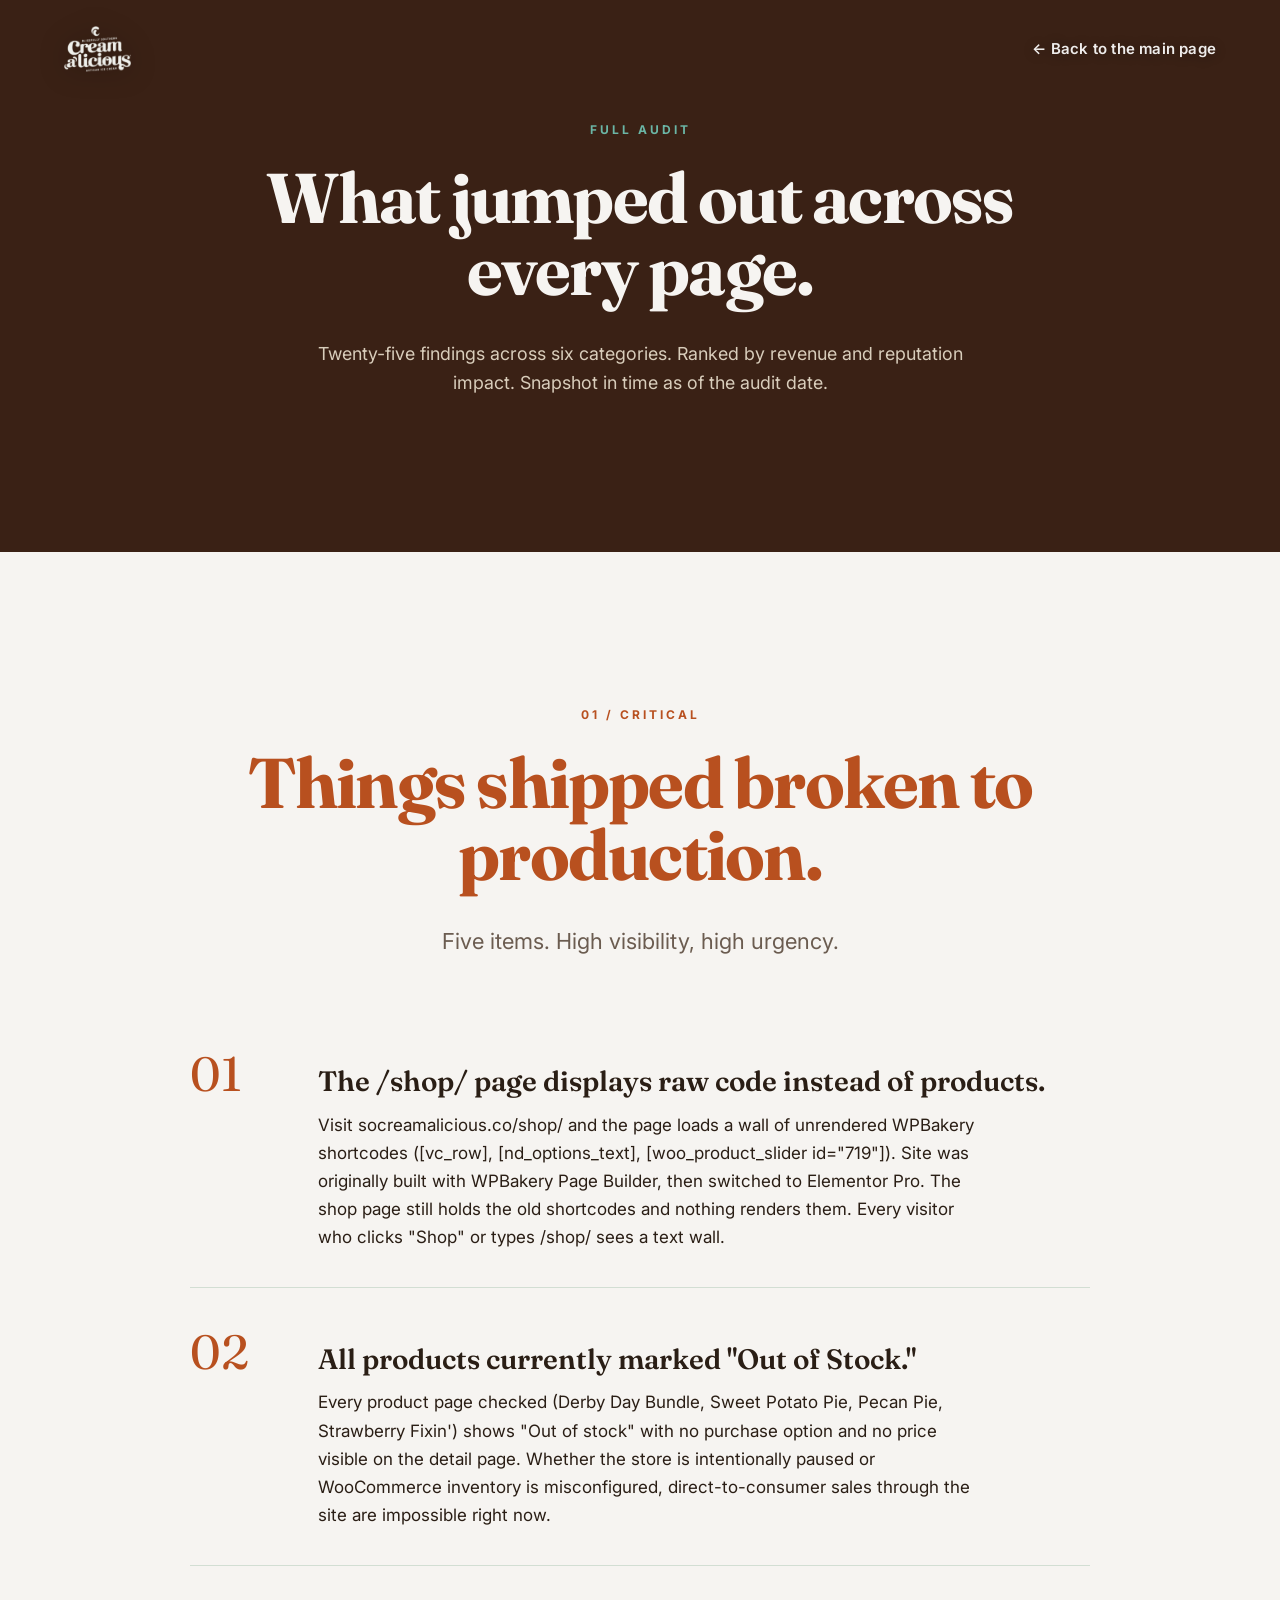
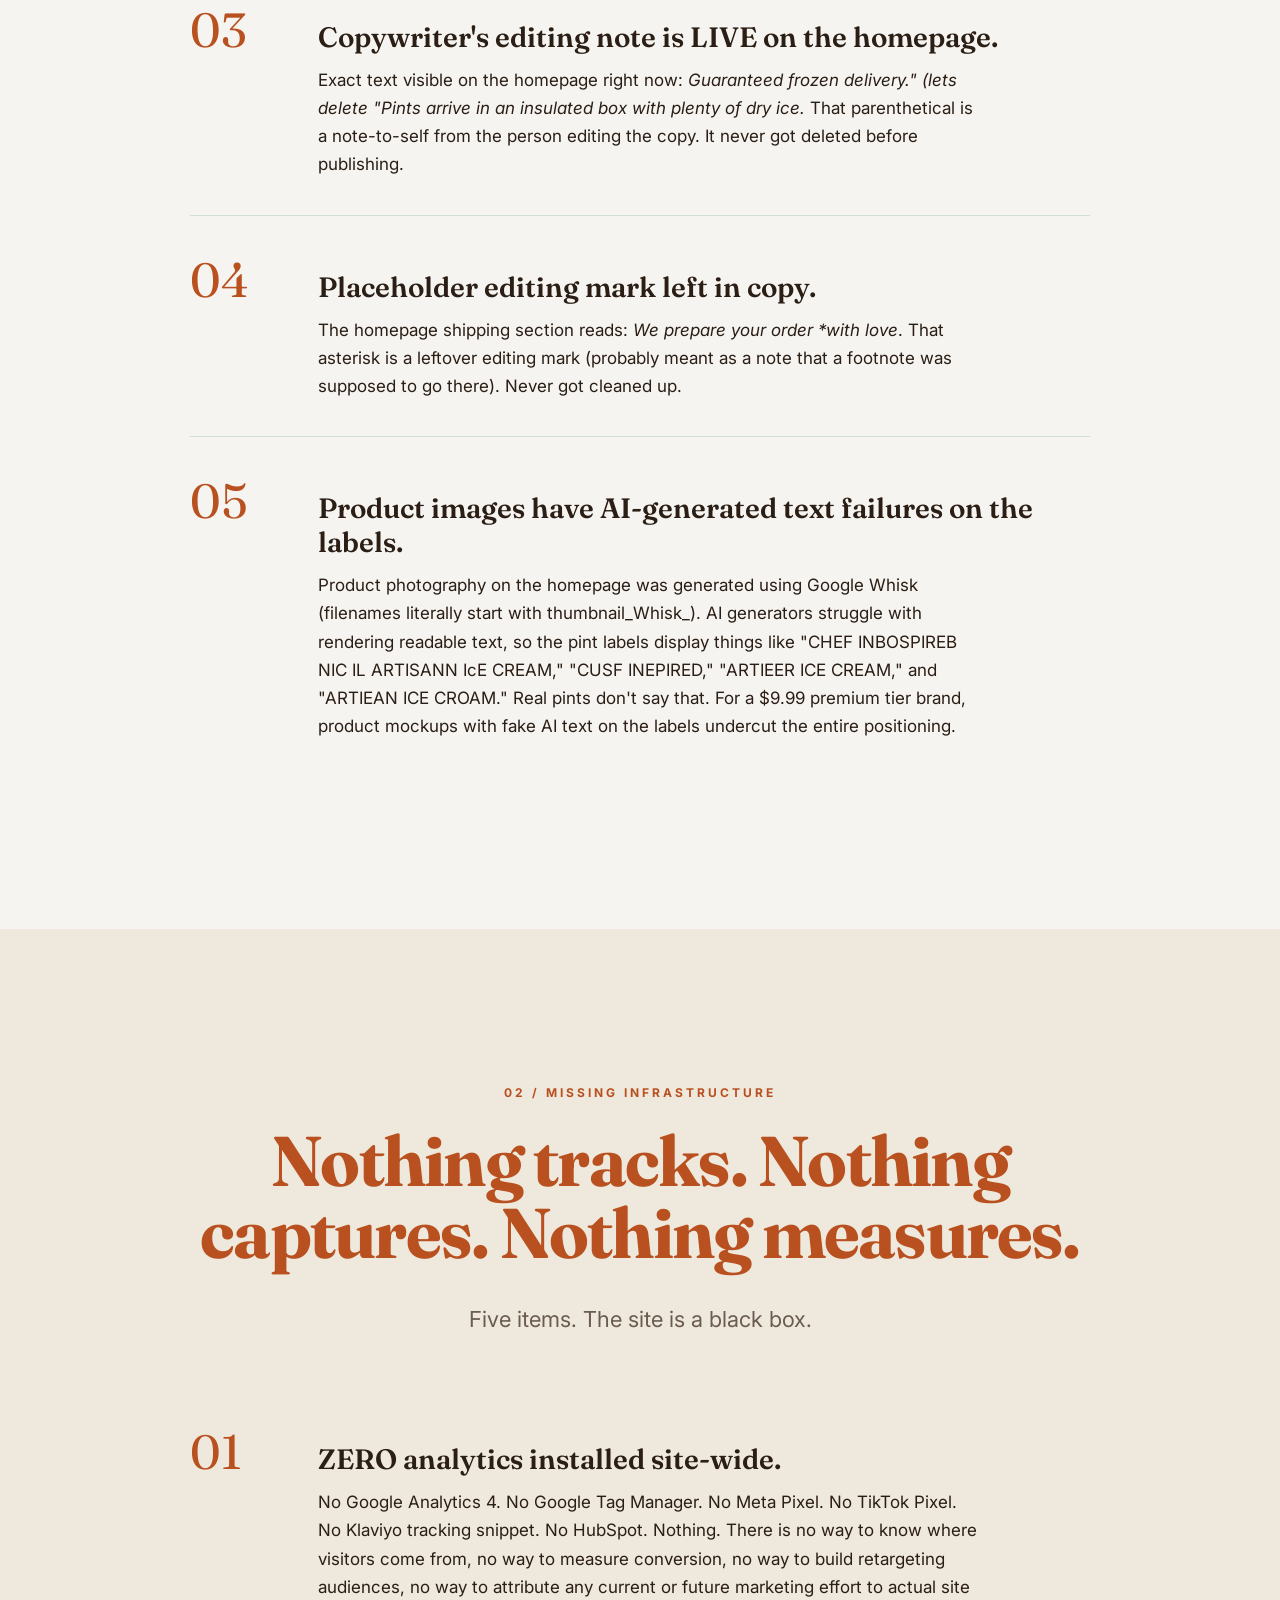
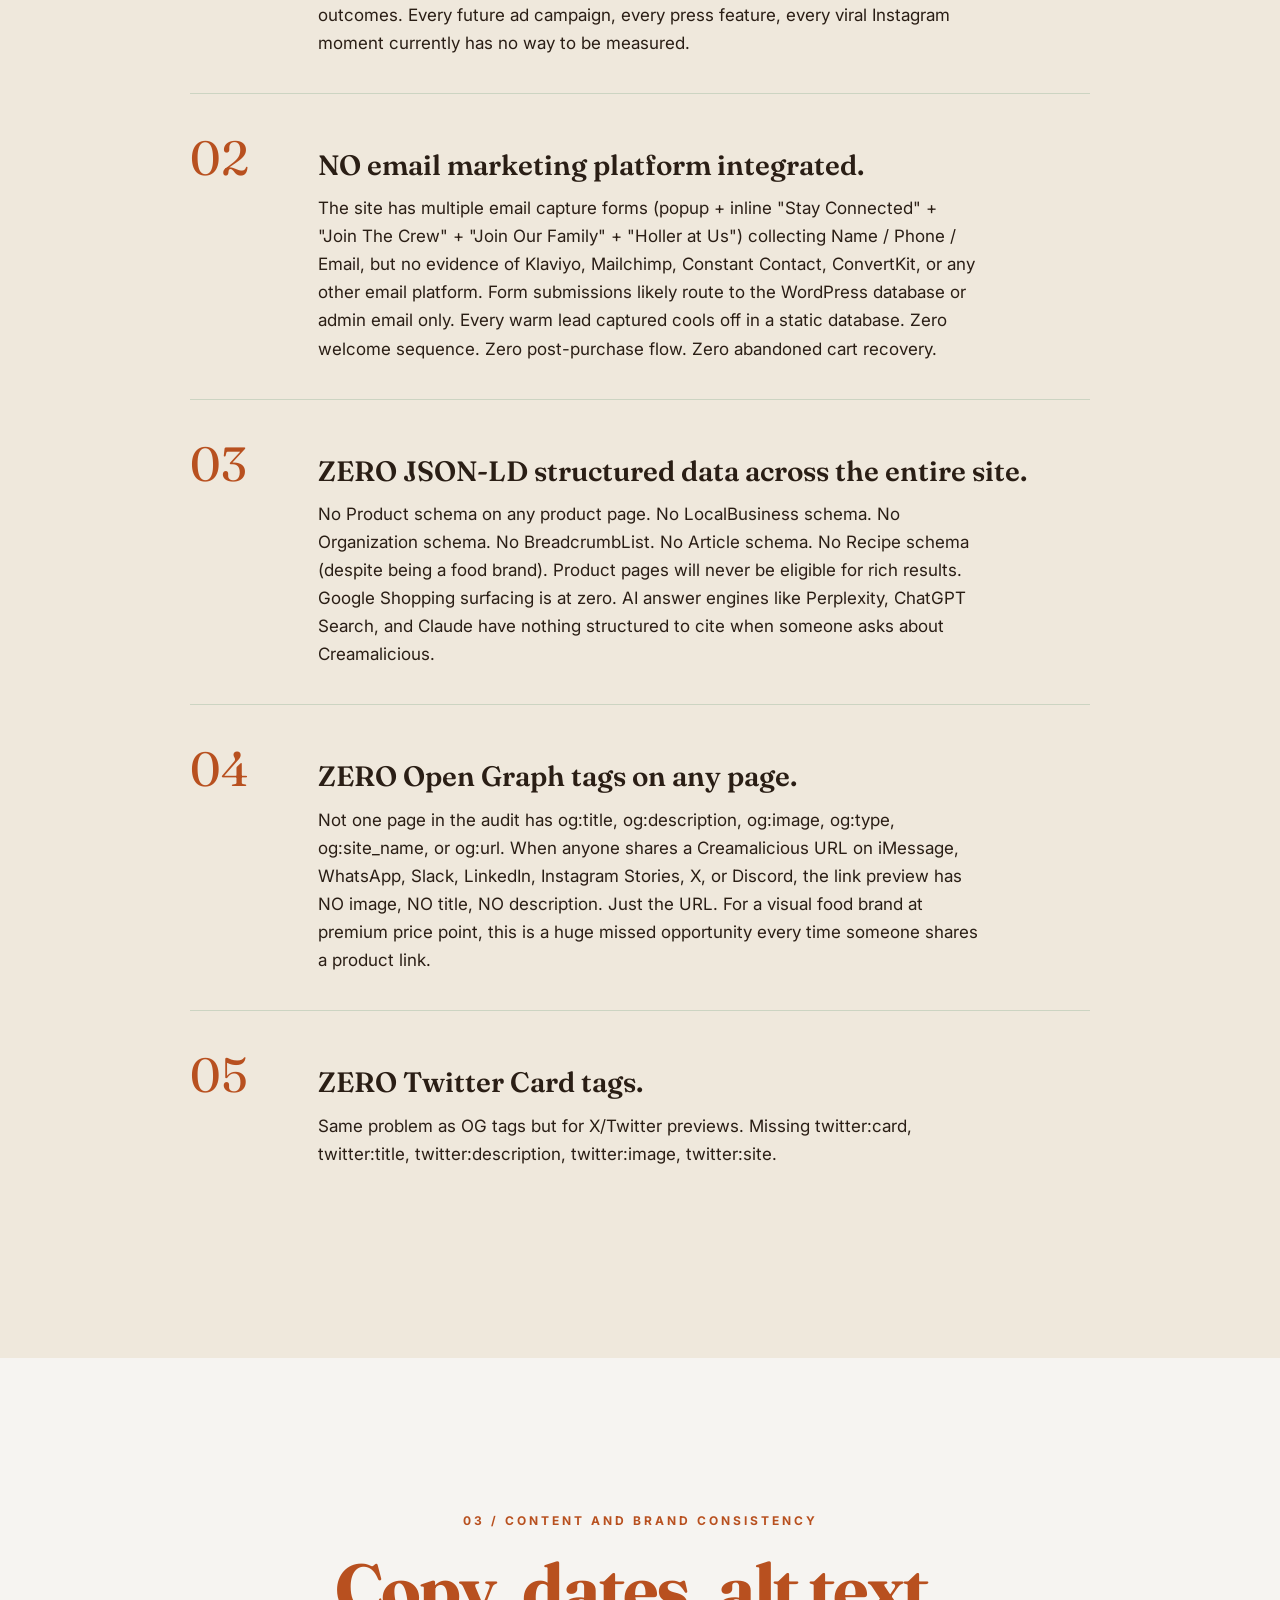
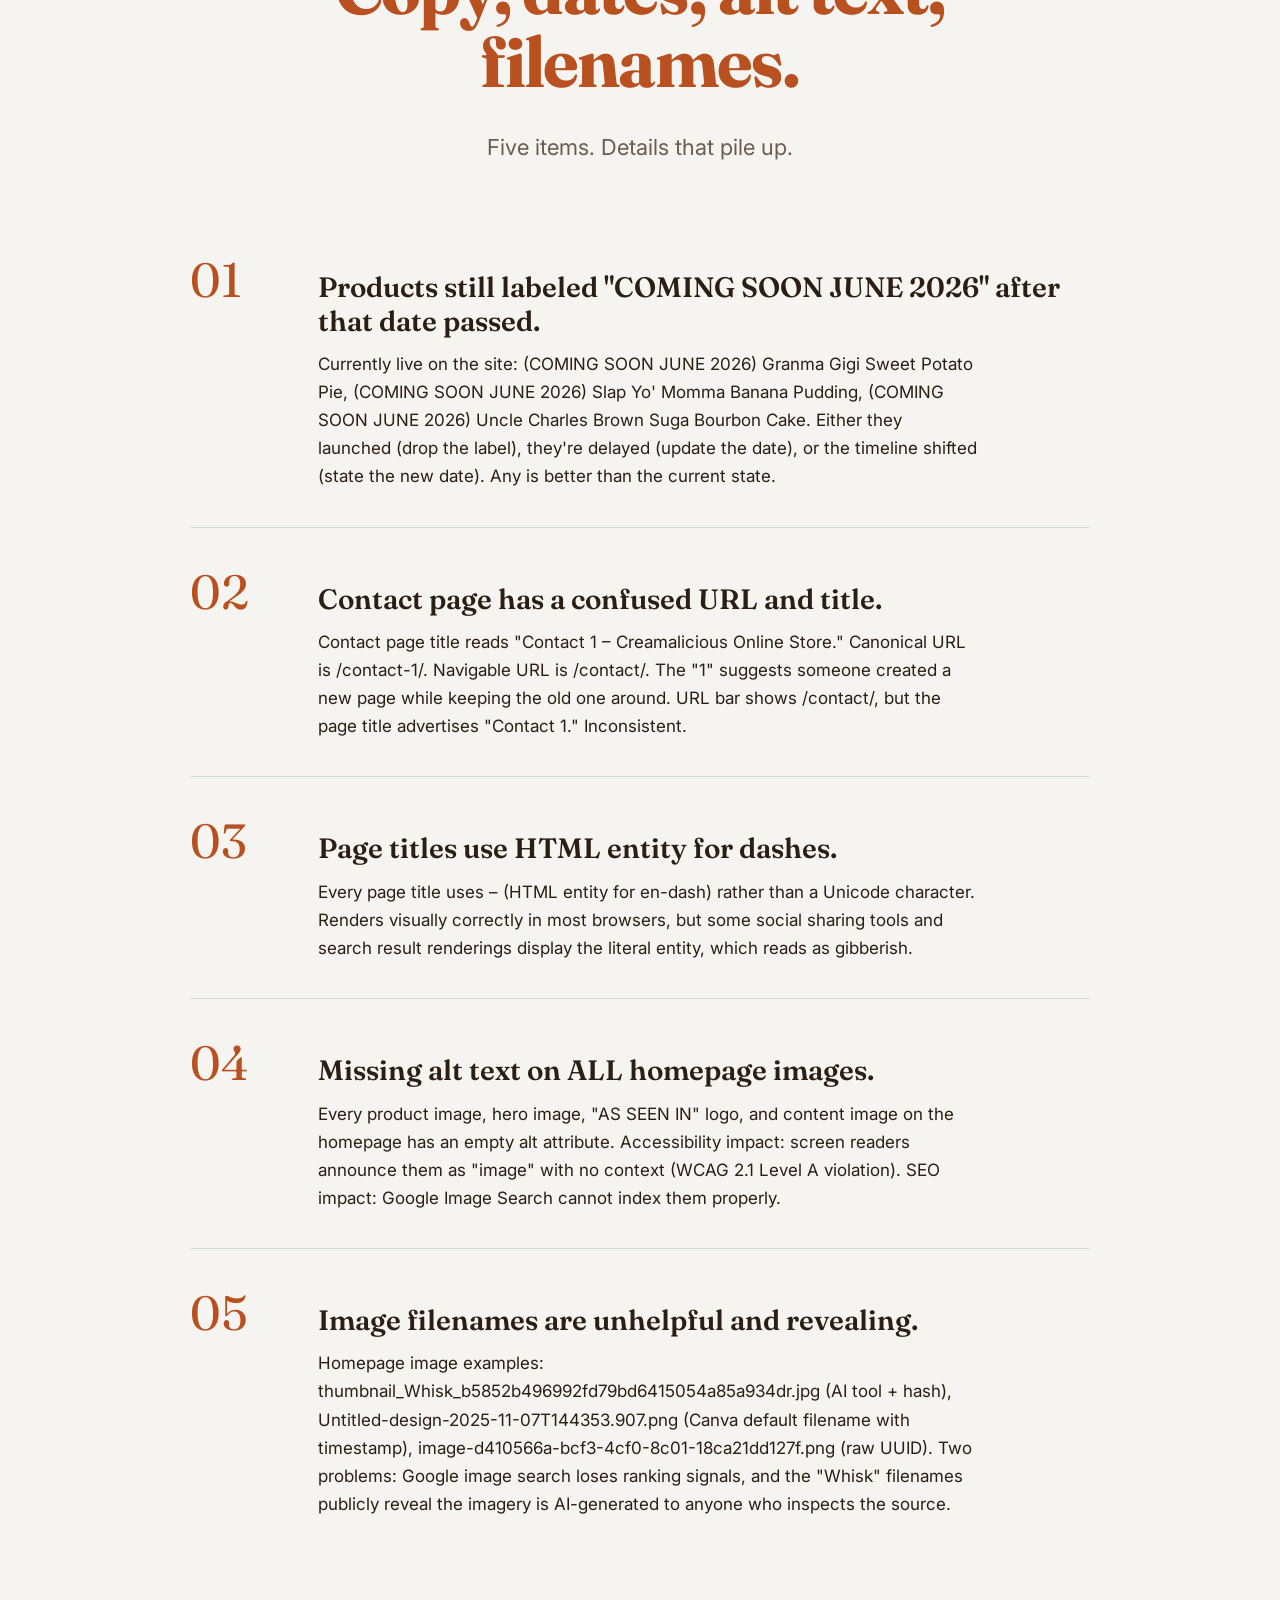
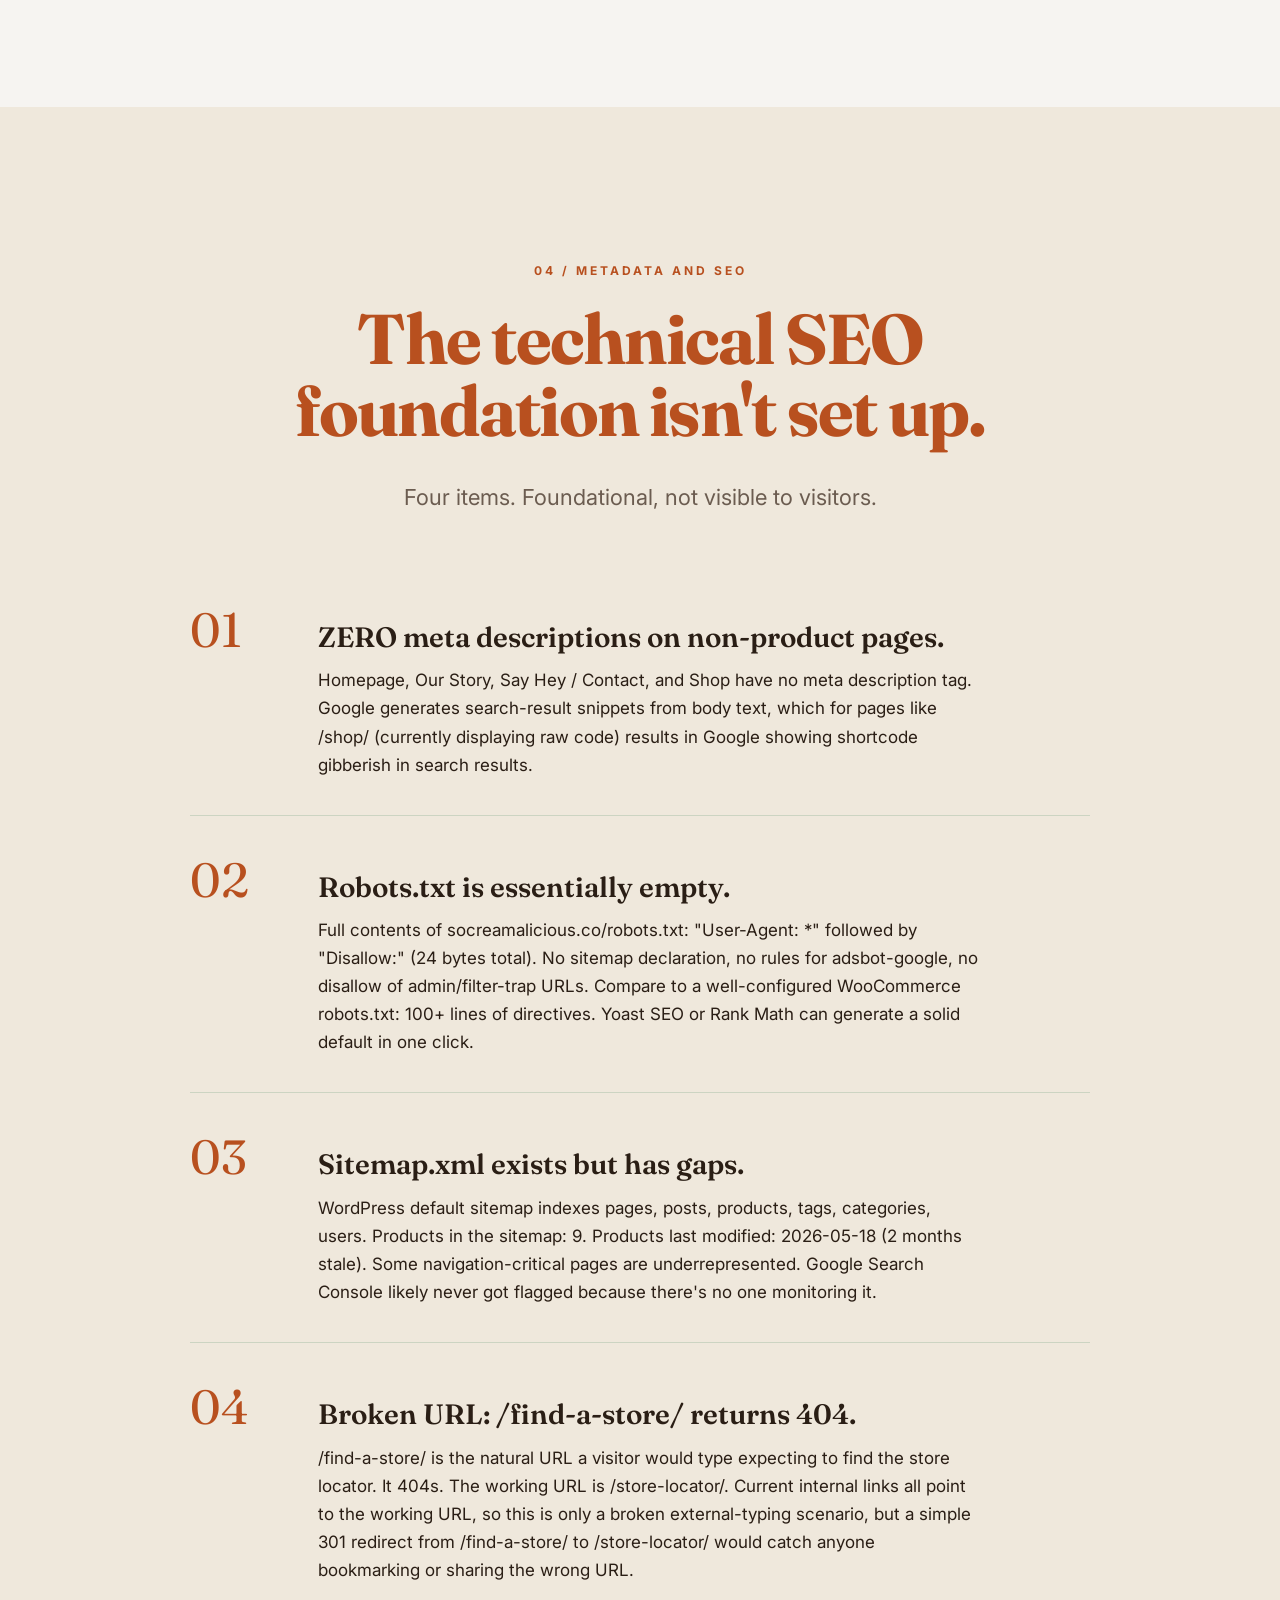
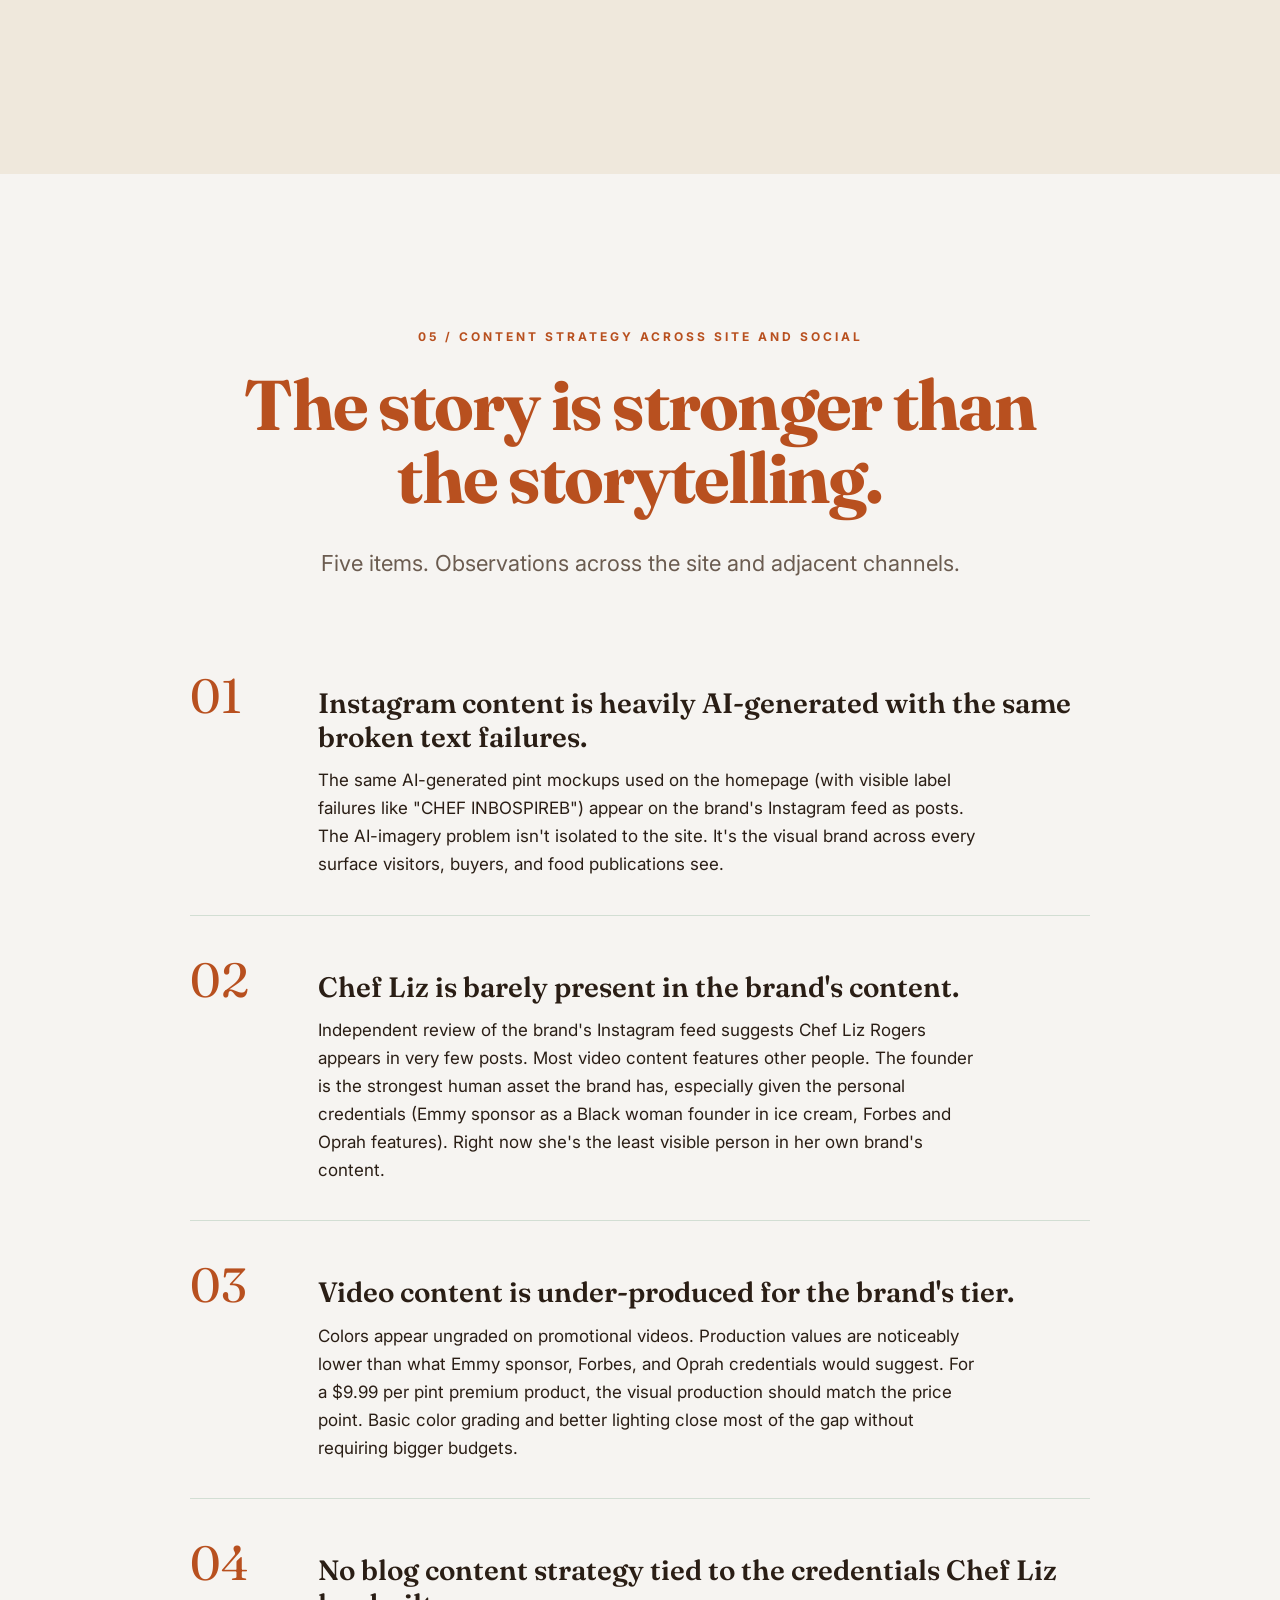
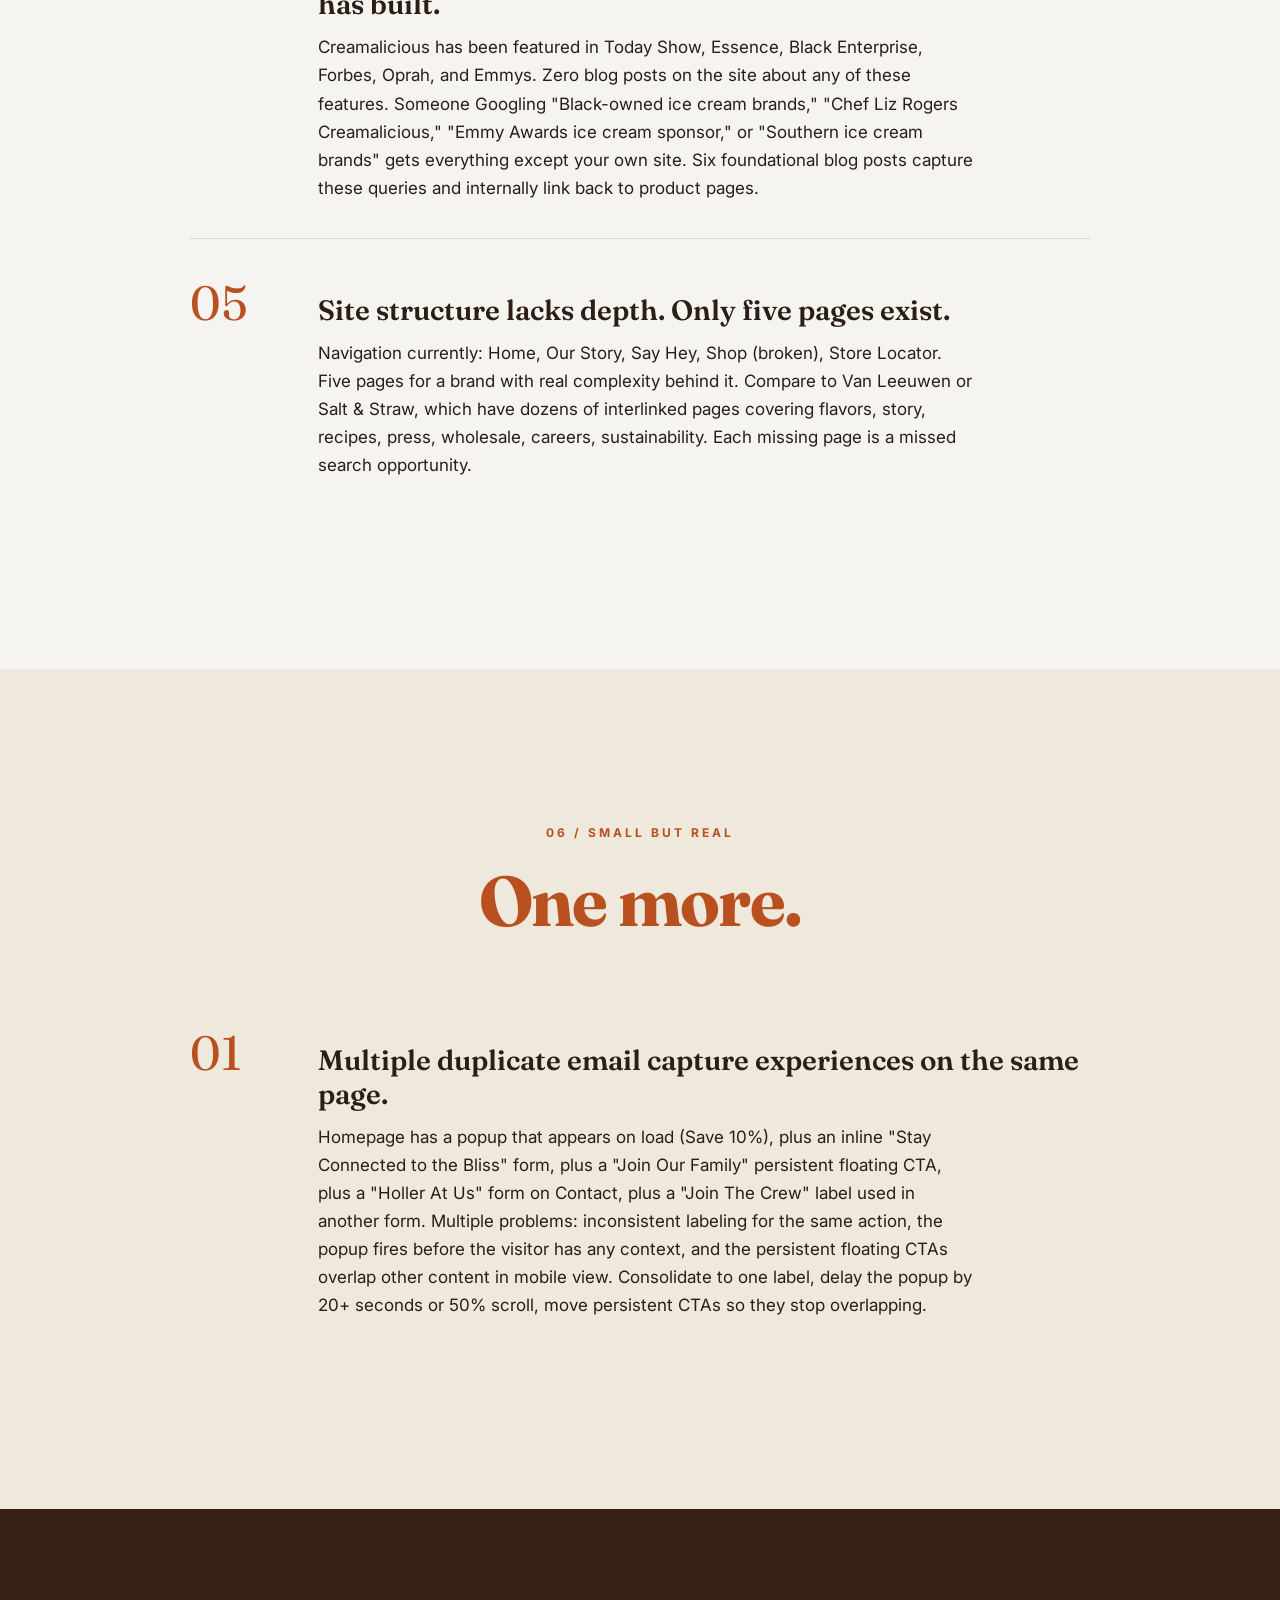
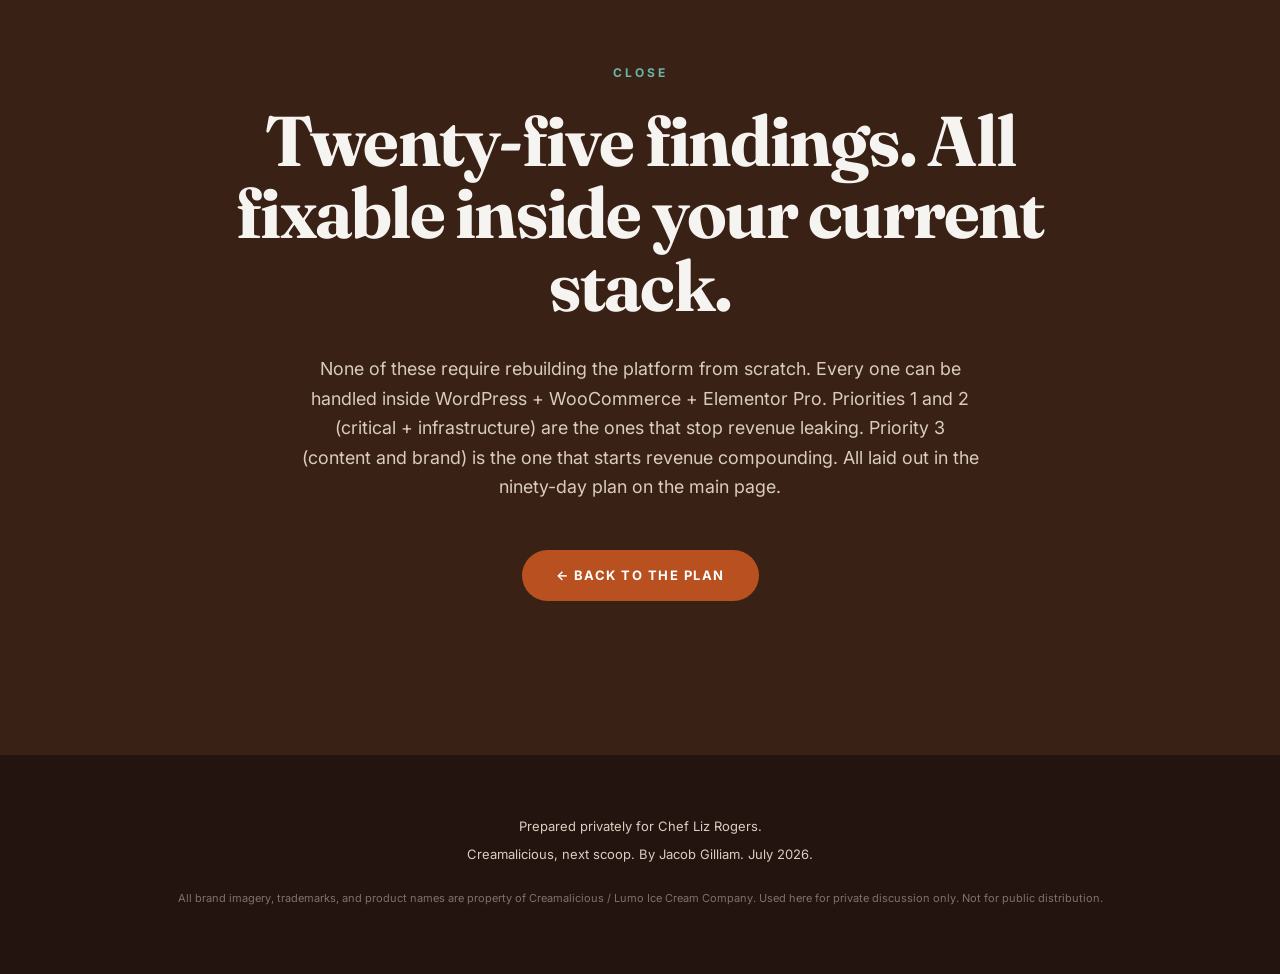
==== audit.html @ afb61305 "initial pitch site for Chef Liz Rogers (Creamalicious) Adapted from the WW pitch template with all c" ====
<!DOCTYPE html>
<html lang="en">
<head>
  <meta charset="UTF-8" />
  <meta name="viewport" content="width=device-width, initial-scale=1.0" />
  <meta name="robots" content="noindex, nofollow" />
  <title>Full audit, Creamalicious</title>
  <meta property="og:type" content="website" />
  <meta property="og:url" content="https://jacogilliam-ai.github.io/creamalicious-read/audit.html" />
  <meta property="og:title" content="Full audit, Creamalicious" />
  <meta property="og:description" content="What jumped out across every page. Prepared for Chef Liz Rogers." />
  <meta property="og:image" content="https://jacogilliam-ai.github.io/creamalicious-read/images/creamalicious-logo.png" />
  <link rel="preconnect" href="https://fonts.googleapis.com" />
  <link rel="preconnect" href="https://fonts.gstatic.com" crossorigin />
  <link href="https://fonts.googleapis.com/css2?family=Fraunces:opsz,wght@9..144,400;9..144,500;9..144,600;9..144,700&family=Inter:wght@400;500;600;700&display=swap" rel="stylesheet" />
  <link rel="stylesheet" href="styles.css?v=1" />
</head>
<body>

  <main id="site" class="site">

    <!-- NAV -->
    <nav class="nav">
      <img src="images/creamalicious-logo.png" alt="Creamalicious" class="nav-logo" />
      <div class="nav-links">
        <a href="index.html">← Back to the main page</a>
      </div>
    </nav>

    <!-- HERO (compressed) -->
    <section class="section section-forest" style="padding-top: 120px;">
      <div class="container container-narrow center-head">
        <p class="eyebrow eyebrow-light">Full audit</p>
        <h1 class="display-1 display-light">What jumped out across every page.</h1>
        <p class="body-lg body-light">Twenty-five findings across six categories. Ranked by revenue and reputation impact. Snapshot in time as of the audit date.</p>
      </div>
    </section>

    <!-- 1. CRITICAL -->
    <section class="section section-cream">
      <div class="container center-head">
        <p class="eyebrow">01 / Critical</p>
        <h2 class="display-1">Things shipped broken to production.</h2>
        <p class="lead">Five items. High visibility, high urgency.</p>
      </div>
      <div class="audit-list">
        <article class="audit-item">
          <p class="audit-num">01</p>
          <div class="audit-body">
            <h3>The /shop/ page displays raw code instead of products.</h3>
            <p>Visit socreamalicious.co/shop/ and the page loads a wall of unrendered WPBakery shortcodes ([vc_row], [nd_options_text], [woo_product_slider id="719"]). Site was originally built with WPBakery Page Builder, then switched to Elementor Pro. The shop page still holds the old shortcodes and nothing renders them. Every visitor who clicks "Shop" or types /shop/ sees a text wall.</p>
          </div>
        </article>
        <article class="audit-item">
          <p class="audit-num">02</p>
          <div class="audit-body">
            <h3>All products currently marked "Out of Stock."</h3>
            <p>Every product page checked (Derby Day Bundle, Sweet Potato Pie, Pecan Pie, Strawberry Fixin') shows "Out of stock" with no purchase option and no price visible on the detail page. Whether the store is intentionally paused or WooCommerce inventory is misconfigured, direct-to-consumer sales through the site are impossible right now.</p>
          </div>
        </article>
        <article class="audit-item">
          <p class="audit-num">03</p>
          <div class="audit-body">
            <h3>Copywriter's editing note is LIVE on the homepage.</h3>
            <p>Exact text visible on the homepage right now: <em>Guaranteed frozen delivery." (lets delete "Pints arrive in an insulated box with plenty of dry ice.</em> That parenthetical is a note-to-self from the person editing the copy. It never got deleted before publishing.</p>
          </div>
        </article>
        <article class="audit-item">
          <p class="audit-num">04</p>
          <div class="audit-body">
            <h3>Placeholder editing mark left in copy.</h3>
            <p>The homepage shipping section reads: <em>We prepare your order *with love</em>. That asterisk is a leftover editing mark (probably meant as a note that a footnote was supposed to go there). Never got cleaned up.</p>
          </div>
        </article>
        <article class="audit-item">
          <p class="audit-num">05</p>
          <div class="audit-body">
            <h3>Product images have AI-generated text failures on the labels.</h3>
            <p>Product photography on the homepage was generated using Google Whisk (filenames literally start with thumbnail_Whisk_). AI generators struggle with rendering readable text, so the pint labels display things like "CHEF INBOSPIREB NIC IL ARTISANN IcE CREAM," "CUSF INEPIRED," "ARTIEER ICE CREAM," and "ARTIEAN ICE CROAM." Real pints don't say that. For a $9.99 premium tier brand, product mockups with fake AI text on the labels undercut the entire positioning.</p>
          </div>
        </article>
      </div>
    </section>

    <!-- 2. MISSING INFRASTRUCTURE -->
    <section class="section section-cream-2">
      <div class="container center-head">
        <p class="eyebrow">02 / Missing infrastructure</p>
        <h2 class="display-1">Nothing tracks. Nothing captures. Nothing measures.</h2>
        <p class="lead">Five items. The site is a black box.</p>
      </div>
      <div class="audit-list">
        <article class="audit-item">
          <p class="audit-num">01</p>
          <div class="audit-body">
            <h3>ZERO analytics installed site-wide.</h3>
            <p>No Google Analytics 4. No Google Tag Manager. No Meta Pixel. No TikTok Pixel. No Klaviyo tracking snippet. No HubSpot. Nothing. There is no way to know where visitors come from, no way to measure conversion, no way to build retargeting audiences, no way to attribute any current or future marketing effort to actual site outcomes. Every future ad campaign, every press feature, every viral Instagram moment currently has no way to be measured.</p>
          </div>
        </article>
        <article class="audit-item">
          <p class="audit-num">02</p>
          <div class="audit-body">
            <h3>NO email marketing platform integrated.</h3>
            <p>The site has multiple email capture forms (popup + inline "Stay Connected" + "Join The Crew" + "Join Our Family" + "Holler at Us") collecting Name / Phone / Email, but no evidence of Klaviyo, Mailchimp, Constant Contact, ConvertKit, or any other email platform. Form submissions likely route to the WordPress database or admin email only. Every warm lead captured cools off in a static database. Zero welcome sequence. Zero post-purchase flow. Zero abandoned cart recovery.</p>
          </div>
        </article>
        <article class="audit-item">
          <p class="audit-num">03</p>
          <div class="audit-body">
            <h3>ZERO JSON-LD structured data across the entire site.</h3>
            <p>No Product schema on any product page. No LocalBusiness schema. No Organization schema. No BreadcrumbList. No Article schema. No Recipe schema (despite being a food brand). Product pages will never be eligible for rich results. Google Shopping surfacing is at zero. AI answer engines like Perplexity, ChatGPT Search, and Claude have nothing structured to cite when someone asks about Creamalicious.</p>
          </div>
        </article>
        <article class="audit-item">
          <p class="audit-num">04</p>
          <div class="audit-body">
            <h3>ZERO Open Graph tags on any page.</h3>
            <p>Not one page in the audit has og:title, og:description, og:image, og:type, og:site_name, or og:url. When anyone shares a Creamalicious URL on iMessage, WhatsApp, Slack, LinkedIn, Instagram Stories, X, or Discord, the link preview has NO image, NO title, NO description. Just the URL. For a visual food brand at premium price point, this is a huge missed opportunity every time someone shares a product link.</p>
          </div>
        </article>
        <article class="audit-item">
          <p class="audit-num">05</p>
          <div class="audit-body">
            <h3>ZERO Twitter Card tags.</h3>
            <p>Same problem as OG tags but for X/Twitter previews. Missing twitter:card, twitter:title, twitter:description, twitter:image, twitter:site.</p>
          </div>
        </article>
      </div>
    </section>

    <!-- 3. CONTENT AND BRAND -->
    <section class="section section-cream">
      <div class="container center-head">
        <p class="eyebrow">03 / Content and brand consistency</p>
        <h2 class="display-1">Copy, dates, alt text, filenames.</h2>
        <p class="lead">Five items. Details that pile up.</p>
      </div>
      <div class="audit-list">
        <article class="audit-item">
          <p class="audit-num">01</p>
          <div class="audit-body">
            <h3>Products still labeled "COMING SOON JUNE 2026" after that date passed.</h3>
            <p>Currently live on the site: (COMING SOON JUNE 2026) Granma Gigi Sweet Potato Pie, (COMING SOON JUNE 2026) Slap Yo' Momma Banana Pudding, (COMING SOON JUNE 2026) Uncle Charles Brown Suga Bourbon Cake. Either they launched (drop the label), they're delayed (update the date), or the timeline shifted (state the new date). Any is better than the current state.</p>
          </div>
        </article>
        <article class="audit-item">
          <p class="audit-num">02</p>
          <div class="audit-body">
            <h3>Contact page has a confused URL and title.</h3>
            <p>Contact page title reads "Contact 1 – Creamalicious Online Store." Canonical URL is /contact-1/. Navigable URL is /contact/. The "1" suggests someone created a new page while keeping the old one around. URL bar shows /contact/, but the page title advertises "Contact 1." Inconsistent.</p>
          </div>
        </article>
        <article class="audit-item">
          <p class="audit-num">03</p>
          <div class="audit-body">
            <h3>Page titles use HTML entity for dashes.</h3>
            <p>Every page title uses &#8211; (HTML entity for en-dash) rather than a Unicode character. Renders visually correctly in most browsers, but some social sharing tools and search result renderings display the literal entity, which reads as gibberish.</p>
          </div>
        </article>
        <article class="audit-item">
          <p class="audit-num">04</p>
          <div class="audit-body">
            <h3>Missing alt text on ALL homepage images.</h3>
            <p>Every product image, hero image, "AS SEEN IN" logo, and content image on the homepage has an empty alt attribute. Accessibility impact: screen readers announce them as "image" with no context (WCAG 2.1 Level A violation). SEO impact: Google Image Search cannot index them properly.</p>
          </div>
        </article>
        <article class="audit-item">
          <p class="audit-num">05</p>
          <div class="audit-body">
            <h3>Image filenames are unhelpful and revealing.</h3>
            <p>Homepage image examples: thumbnail_Whisk_b5852b496992fd79bd6415054a85a934dr.jpg (AI tool + hash), Untitled-design-2025-11-07T144353.907.png (Canva default filename with timestamp), image-d410566a-bcf3-4cf0-8c01-18ca21dd127f.png (raw UUID). Two problems: Google image search loses ranking signals, and the "Whisk" filenames publicly reveal the imagery is AI-generated to anyone who inspects the source.</p>
          </div>
        </article>
      </div>
    </section>

    <!-- 4. METADATA AND SEO -->
    <section class="section section-cream-2">
      <div class="container center-head">
        <p class="eyebrow">04 / Metadata and SEO</p>
        <h2 class="display-1">The technical SEO foundation isn't set up.</h2>
        <p class="lead">Four items. Foundational, not visible to visitors.</p>
      </div>
      <div class="audit-list">
        <article class="audit-item">
          <p class="audit-num">01</p>
          <div class="audit-body">
            <h3>ZERO meta descriptions on non-product pages.</h3>
            <p>Homepage, Our Story, Say Hey / Contact, and Shop have no meta description tag. Google generates search-result snippets from body text, which for pages like /shop/ (currently displaying raw code) results in Google showing shortcode gibberish in search results.</p>
          </div>
        </article>
        <article class="audit-item">
          <p class="audit-num">02</p>
          <div class="audit-body">
            <h3>Robots.txt is essentially empty.</h3>
            <p>Full contents of socreamalicious.co/robots.txt: "User-Agent: *" followed by "Disallow:" (24 bytes total). No sitemap declaration, no rules for adsbot-google, no disallow of admin/filter-trap URLs. Compare to a well-configured WooCommerce robots.txt: 100+ lines of directives. Yoast SEO or Rank Math can generate a solid default in one click.</p>
          </div>
        </article>
        <article class="audit-item">
          <p class="audit-num">03</p>
          <div class="audit-body">
            <h3>Sitemap.xml exists but has gaps.</h3>
            <p>WordPress default sitemap indexes pages, posts, products, tags, categories, users. Products in the sitemap: 9. Products last modified: 2026-05-18 (2 months stale). Some navigation-critical pages are underrepresented. Google Search Console likely never got flagged because there's no one monitoring it.</p>
          </div>
        </article>
        <article class="audit-item">
          <p class="audit-num">04</p>
          <div class="audit-body">
            <h3>Broken URL: /find-a-store/ returns 404.</h3>
            <p>/find-a-store/ is the natural URL a visitor would type expecting to find the store locator. It 404s. The working URL is /store-locator/. Current internal links all point to the working URL, so this is only a broken external-typing scenario, but a simple 301 redirect from /find-a-store/ to /store-locator/ would catch anyone bookmarking or sharing the wrong URL.</p>
          </div>
        </article>
      </div>
    </section>

    <!-- 5. CONTENT STRATEGY -->
    <section class="section section-cream">
      <div class="container center-head">
        <p class="eyebrow">05 / Content strategy across site and social</p>
        <h2 class="display-1">The story is stronger than the storytelling.</h2>
        <p class="lead">Five items. Observations across the site and adjacent channels.</p>
      </div>
      <div class="audit-list">
        <article class="audit-item">
          <p class="audit-num">01</p>
          <div class="audit-body">
            <h3>Instagram content is heavily AI-generated with the same broken text failures.</h3>
            <p>The same AI-generated pint mockups used on the homepage (with visible label failures like "CHEF INBOSPIREB") appear on the brand's Instagram feed as posts. The AI-imagery problem isn't isolated to the site. It's the visual brand across every surface visitors, buyers, and food publications see.</p>
          </div>
        </article>
        <article class="audit-item">
          <p class="audit-num">02</p>
          <div class="audit-body">
            <h3>Chef Liz is barely present in the brand's content.</h3>
            <p>Independent review of the brand's Instagram feed suggests Chef Liz Rogers appears in very few posts. Most video content features other people. The founder is the strongest human asset the brand has, especially given the personal credentials (Emmy sponsor as a Black woman founder in ice cream, Forbes and Oprah features). Right now she's the least visible person in her own brand's content.</p>
          </div>
        </article>
        <article class="audit-item">
          <p class="audit-num">03</p>
          <div class="audit-body">
            <h3>Video content is under-produced for the brand's tier.</h3>
            <p>Colors appear ungraded on promotional videos. Production values are noticeably lower than what Emmy sponsor, Forbes, and Oprah credentials would suggest. For a $9.99 per pint premium product, the visual production should match the price point. Basic color grading and better lighting close most of the gap without requiring bigger budgets.</p>
          </div>
        </article>
        <article class="audit-item">
          <p class="audit-num">04</p>
          <div class="audit-body">
            <h3>No blog content strategy tied to the credentials Chef Liz has built.</h3>
            <p>Creamalicious has been featured in Today Show, Essence, Black Enterprise, Forbes, Oprah, and Emmys. Zero blog posts on the site about any of these features. Someone Googling "Black-owned ice cream brands," "Chef Liz Rogers Creamalicious," "Emmy Awards ice cream sponsor," or "Southern ice cream brands" gets everything except your own site. Six foundational blog posts capture these queries and internally link back to product pages.</p>
          </div>
        </article>
        <article class="audit-item">
          <p class="audit-num">05</p>
          <div class="audit-body">
            <h3>Site structure lacks depth. Only five pages exist.</h3>
            <p>Navigation currently: Home, Our Story, Say Hey, Shop (broken), Store Locator. Five pages for a brand with real complexity behind it. Compare to Van Leeuwen or Salt & Straw, which have dozens of interlinked pages covering flavors, story, recipes, press, wholesale, careers, sustainability. Each missing page is a missed search opportunity.</p>
          </div>
        </article>
      </div>
    </section>

    <!-- 6. SMALL BUT REAL -->
    <section class="section section-cream-2">
      <div class="container center-head">
        <p class="eyebrow">06 / Small but real</p>
        <h2 class="display-1">One more.</h2>
      </div>
      <div class="audit-list">
        <article class="audit-item">
          <p class="audit-num">01</p>
          <div class="audit-body">
            <h3>Multiple duplicate email capture experiences on the same page.</h3>
            <p>Homepage has a popup that appears on load (Save 10%), plus an inline "Stay Connected to the Bliss" form, plus a "Join Our Family" persistent floating CTA, plus a "Holler At Us" form on Contact, plus a "Join The Crew" label used in another form. Multiple problems: inconsistent labeling for the same action, the popup fires before the visitor has any context, and the persistent floating CTAs overlap other content in mobile view. Consolidate to one label, delay the popup by 20+ seconds or 50% scroll, move persistent CTAs so they stop overlapping.</p>
          </div>
        </article>
      </div>
    </section>

    <!-- CLOSE -->
    <section class="section section-forest">
      <div class="container container-narrow center-head">
        <p class="eyebrow eyebrow-light">Close</p>
        <h2 class="display-1 display-light">Twenty-five findings. All fixable inside your current stack.</h2>
        <p class="body-lg body-light">None of these require rebuilding the platform from scratch. Every one can be handled inside WordPress + WooCommerce + Elementor Pro. Priorities 1 and 2 (critical + infrastructure) are the ones that stop revenue leaking. Priority 3 (content and brand) is the one that starts revenue compounding. All laid out in the ninety-day plan on the main page.</p>
        <div style="margin-top: 48px;">
          <a href="index.html" class="btn">← Back to the plan</a>
        </div>
      </div>
    </section>

    <!-- FOOTER -->
    <footer class="footer">
      <p>Prepared privately for Chef Liz Rogers.</p>
      <p>Creamalicious, next scoop. By Jacob Gilliam. July 2026.</p>
      <p class="footer-fine">All brand imagery, trademarks, and product names are property of Creamalicious / Lumo Ice Cream Company. Used here for private discussion only. Not for public distribution.</p>
    </footer>

  </main>

  <script src="main.js?v=1"></script>
</body>
</html>
---- styles.css ----
/* =========================================================
   Creamalicious read.
   Warm long-scroll for a private audience of one.
   ========================================================= */

:root {
  /* Creamalicious palette: warm cream, deep chocolate, caramel accents */
  --cream: #f6f4f1;
  --cream-2: #efe8dc;
  --bg-cream: #f6f4f1;
  --bg-cream-warm: #efe8dc;
  --bg-forest: #3a2115;         /* deep chocolate (was forest green) */
  --bg-forest-warm: #4a2a1c;
  --bg-midnight: #241410;       /* dark chocolate (was midnight) */
  --bg-midnight-warm: #2e1a13;

  --green: #b8501f;             /* burnt orange primary (was green) */
  --green-deep: #8a3915;
  --green-bright: #d15d2a;

  --ink: #2a1e15;               /* warm dark brown */
  --ink-muted: #6b5c50;
  --ink-cream: #f6f4f1;
  --ink-cream-muted: #d8cfc0;

  --accent-purple: #8b5cd6;
  --accent-coral: #f28b8b;
  --accent-gold: #e6a54a;        /* warm caramel gold */
  --accent-teal: #6bb6a6;

  --font-display: 'Fraunces', Georgia, 'Times New Roman', serif;
  --font-body: 'Inter', -apple-system, BlinkMacSystemFont, 'Segoe UI', sans-serif;

  --section-pad-y: clamp(80px, 12vw, 160px);
  --section-pad-x: clamp(24px, 5vw, 64px);

  --container-max: 1200px;
  --container-narrow: 720px;

  --radius-sm: 8px;
  --radius-md: 20px;
  --radius-lg: 32px;
  --radius-xl: 44px;
  --radius-pill: 999px;

  --ease: cubic-bezier(0.4, 0, 0.2, 1);
}

/* Reset & base */
*, *::before, *::after { box-sizing: border-box; }
html { -webkit-text-size-adjust: 100%; scroll-behavior: smooth; }
body {
  margin: 0;
  padding: 0;
  font-family: var(--font-body);
  font-size: 17px;
  line-height: 1.65;
  color: var(--ink);
  background: var(--bg-cream);
  -webkit-font-smoothing: antialiased;
  -moz-osx-font-smoothing: grayscale;
}
img { max-width: 100%; display: block; }
figure { margin: 0; }
button { font-family: inherit; }

/* =========================================================
   PASSWORD GATE
   ========================================================= */
.gate {
  position: fixed;
  inset: 0;
  z-index: 1000;
  display: flex;
  align-items: center;
  justify-content: center;
  background: var(--bg-midnight);
  background-image:
    radial-gradient(ellipse at 30% 20%, rgba(42, 138, 82, 0.18), transparent 60%),
    radial-gradient(ellipse at 70% 80%, rgba(139, 92, 214, 0.12), transparent 60%);
  padding: 40px 24px;
  transition: opacity 0.6s var(--ease);
}
.gate.hidden {
  opacity: 0;
  pointer-events: none;
}
.gate-inner {
  max-width: 480px;
  width: 100%;
  text-align: center;
}
.gate-logo {
  width: 190px;
  margin: 0 auto 32px;
  filter: drop-shadow(0 8px 30px rgba(0, 0, 0, 0.45));
}
.gate-eyebrow {
  font-size: 12px;
  font-weight: 600;
  letter-spacing: 3px;
  text-transform: uppercase;
  color: var(--ink-cream-muted);
  margin: 0 0 40px;
}
.gate-enter {
  display: inline-flex;
  align-items: center;
  gap: 12px;
  padding: 17px 40px;
  font-family: var(--font-body);
  font-size: 13px;
  font-weight: 700;
  letter-spacing: 2px;
  text-transform: uppercase;
  background: var(--green);
  color: #fff;
  border: none;
  border-radius: var(--radius-pill);
  cursor: pointer;
  transition: background 0.25s var(--ease), transform 0.25s var(--ease);
}
.gate-enter:hover { background: var(--green-bright); transform: translateY(-2px); }
.gate-enter-arrow {
  transition: transform 0.25s var(--ease);
}
.gate-enter:hover .gate-enter-arrow { transform: translateX(4px); }

/* =========================================================
   MAIN SITE
   ========================================================= */
.site { opacity: 1; }
.site.hidden {
  opacity: 0;
  pointer-events: none;
}
.site:not(.hidden) { animation: fadeIn 0.8s var(--ease) both; }

@keyframes fadeIn {
  from { opacity: 0; transform: translateY(8px); }
  to { opacity: 1; transform: translateY(0); }
}

/* NAV */
.nav {
  position: absolute;
  top: 0;
  left: 0;
  right: 0;
  z-index: 10;
  display: flex;
  justify-content: space-between;
  align-items: center;
  padding: 26px var(--section-pad-x);
}
.nav-logo {
  height: 46px;
  filter: drop-shadow(0 2px 14px rgba(0, 0, 0, 0.35));
}
.nav-links {
  display: flex;
  gap: 34px;
  align-items: center;
}
.nav-links a {
  color: #fff;
  text-decoration: none;
  font-weight: 600;
  font-size: 15px;
  letter-spacing: 0.2px;
  opacity: 0.92;
  text-shadow: 0 1px 14px rgba(0, 0, 0, 0.45);
  transition: opacity 0.2s var(--ease);
}
.nav-links a:hover { opacity: 1; }
.nav-tag {
  font-size: 11px;
  font-weight: 600;
  letter-spacing: 2.5px;
  text-transform: uppercase;
  color: rgba(255, 255, 255, 0.8);
  text-shadow: 0 1px 14px rgba(0, 0, 0, 0.45);
}

/* Pill button component */
.btn {
  display: inline-flex;
  align-items: center;
  justify-content: center;
  gap: 10px;
  min-height: 48px;
  padding: 15px 34px;
  font-family: var(--font-body);
  font-weight: 700;
  font-size: 13px;
  letter-spacing: 1.5px;
  text-transform: uppercase;
  background: var(--green);
  color: #fff;
  border: none;
  border-radius: var(--radius-pill);
  text-decoration: none;
  cursor: pointer;
  transition: background 0.2s var(--ease), transform 0.2s var(--ease);
}
.btn:hover { background: var(--green-deep); transform: translateY(-2px); }
.btn-ghost {
  background: transparent;
  color: #fff;
  box-shadow: inset 0 0 0 2px rgba(255, 255, 255, 0.85);
}
.btn-ghost:hover { background: rgba(255, 255, 255, 0.12); }

/* HERO */
.hero {
  position: relative;
  min-height: 100vh;
  background-size: cover;
  background-position: center;
  background-repeat: no-repeat;
  display: flex;
  flex-direction: column;
  align-items: center;
  justify-content: center;
  text-align: center;
  padding: 140px var(--section-pad-x) 150px;
  overflow: hidden;
}
.hero-bg {
  position: absolute;
  inset: 0;
  background-size: cover;
  background-position: center;
  background-repeat: no-repeat;
  filter: contrast(1.06) saturate(1.1);
}
.hero-bg-solid {
  background:
    radial-gradient(ellipse at 20% 15%, rgba(230, 165, 74, 0.14), transparent 55%),
    radial-gradient(ellipse at 80% 85%, rgba(184, 80, 31, 0.18), transparent 60%),
    linear-gradient(160deg, #3a2115 0%, #241410 60%, #1a0d09 100%);
  filter: none;
}
.hero-overlay {
  position: absolute;
  inset: 0;
  background: linear-gradient(
    to bottom,
    rgba(20, 12, 8, 0.30) 0%,
    rgba(20, 12, 8, 0.12) 42%,
    rgba(20, 12, 8, 0.48) 100%
  );
}
.hero-inner {
  position: relative;
  z-index: 2;
  max-width: 1000px;
  color: #fff;
}
.hero-eyebrow {
  font-size: 12px;
  font-weight: 700;
  letter-spacing: 3.5px;
  text-transform: uppercase;
  color: rgba(255, 255, 255, 0.85);
  margin: 0 0 22px;
  text-shadow: 0 1px 14px rgba(0, 0, 0, 0.4);
}
.hero-title {
  font-family: var(--font-display);
  font-weight: 700;
  font-size: clamp(50px, 8.5vw, 130px);
  line-height: 0.98;
  letter-spacing: -0.025em;
  margin: 0;
  text-shadow: 0 4px 46px rgba(0, 0, 0, 0.45);
}
.hero-title em { font-style: italic; }
.hero-sub {
  font-size: clamp(17px, 1.7vw, 21px);
  line-height: 1.55;
  max-width: 620px;
  color: rgba(255, 255, 255, 0.92);
  margin: 28px auto 0;
  text-shadow: 0 2px 20px rgba(0, 0, 0, 0.35);
}
.hero-cta {
  margin-top: 40px;
  display: flex;
  gap: 16px;
  justify-content: center;
  flex-wrap: wrap;
}
/* Scalloped cream divider at hero base */
.hero-wave {
  position: absolute;
  left: 0;
  right: 0;
  bottom: -1px;
  z-index: 3;
  width: 100%;
  line-height: 0;
}
.hero-wave svg {
  display: block;
  width: 100%;
  height: clamp(44px, 6vw, 92px);
}
.hero-wave path { fill: var(--cream); }

/* =========================================================
   SECTIONS
   ========================================================= */
.section {
  padding: var(--section-pad-y) var(--section-pad-x);
  position: relative;
}
.section-cream { background: var(--bg-cream); color: var(--ink); }
.section-forest { background: var(--bg-forest); color: var(--ink-cream); }
.section-midnight { background: var(--bg-midnight); color: var(--ink-cream); }
.section-final { padding-bottom: calc(var(--section-pad-y) * 0.6); }

.container {
  max-width: var(--container-max);
  margin: 0 auto;
}
.container-narrow {
  max-width: var(--container-narrow);
  margin: 0 auto;
}

/* Typography helpers */
.eyebrow {
  font-size: 12px;
  font-weight: 700;
  letter-spacing: 3px;
  text-transform: uppercase;
  color: var(--green);
  margin: 0 0 22px;
}
.eyebrow-light { color: var(--accent-teal); }

.display-1 {
  font-family: var(--font-display);
  font-weight: 700;
  color: var(--green);
  font-size: clamp(36px, 5.5vw, 72px);
  line-height: 1.03;
  letter-spacing: -0.025em;
  margin: 0 0 32px;
}
.display-1 em { font-style: italic; font-weight: 700; }
.display-light { color: var(--ink-cream); }
.display-muted { color: var(--ink-muted); font-size: clamp(28px, 4vw, 52px); margin-bottom: 48px; }

.body-lg {
  font-size: clamp(17px, 1.4vw, 20px);
  line-height: 1.65;
  margin: 0 0 24px;
  max-width: 62ch;
}
.body-lg:last-child { margin-bottom: 0; }
.body-light { color: rgba(244, 235, 216, 0.85); }
.body-light strong { color: var(--ink-cream); }
.body-lg strong { color: var(--ink); font-weight: 600; }
.body-lg a { color: var(--accent-gold); text-decoration: underline; text-decoration-thickness: 1px; text-underline-offset: 3px; }
.body-lg a:hover { color: var(--accent-gold-hover); }

/* =========================================================
   WORLD SECTION
   ========================================================= */
.world-grid {
  display: grid;
  grid-template-columns: 1fr 1fr;
  gap: 24px;
  max-width: 1400px;
  margin: 60px auto 80px;
  padding: 0 var(--section-pad-x);
}
.world-img {
  border-radius: var(--radius-md);
  overflow: hidden;
  aspect-ratio: 16 / 10;
}
.world-img-lg {
  grid-column: 1 / -1;
  aspect-ratio: 21 / 9;
}
.world-img img {
  width: 100%;
  height: 100%;
  object-fit: cover;
}

/* =========================================================
   CAST GRID
   ========================================================= */
.cast-grid {
  display: grid;
  grid-template-columns: repeat(3, 1fr);
  gap: 20px;
  max-width: 1400px;
  margin: 60px auto 0;
  padding: 0 var(--section-pad-x);
}
.cast-card {
  position: relative;
  overflow: hidden;
  border-radius: var(--radius-md);
  aspect-ratio: 4 / 5;
  background: var(--bg-cream-warm);
}
.cast-card-hero {
  grid-column: span 2;
  aspect-ratio: 8 / 5;
}
.cast-card img {
  width: 100%;
  height: 100%;
  object-fit: cover;
  transition: transform 0.8s var(--ease);
}
.cast-card:hover img { transform: scale(1.04); }

.cast-card figcaption {
  position: absolute;
  left: 0;
  right: 0;
  bottom: 0;
  padding: 40px 28px 28px;
  color: var(--ink-cream);
  background: linear-gradient(
    to top,
    rgba(15, 20, 32, 0.92) 0%,
    rgba(15, 20, 32, 0.6) 50%,
    rgba(15, 20, 32, 0) 100%
  );
}
.cast-name {
  font-family: var(--font-display);
  font-weight: 500;
  font-size: 28px;
  margin: 0 0 6px;
  line-height: 1.1;
}
.cast-trait {
  font-size: 14px;
  line-height: 1.5;
  margin: 0;
  color: rgba(244, 235, 216, 0.85);
}

/* =========================================================
   FIGURE FULL (edge-to-edge image reveal)
   ========================================================= */
.figure-full {
  margin: 60px calc(-1 * var(--section-pad-x)) 60px;
  overflow: hidden;
}
.figure-full img {
  width: 100%;
  height: auto;
  max-height: 80vh;
  object-fit: cover;
}
.figure-full-cream {
  margin-top: 60px;
  border-radius: var(--radius-md);
  overflow: hidden;
  max-width: 1400px;
  margin-left: auto;
  margin-right: auto;
}
.figure-full-cream img {
  width: 100%;
  height: auto;
  max-height: 70vh;
  object-fit: cover;
}
.figure-full-cream figcaption {
  text-align: center;
  padding: 20px 24px;
  font-family: var(--font-display);
  font-style: italic;
  font-size: 18px;
  color: var(--ink-muted);
}

/* =========================================================
   GAP SECTION
   ========================================================= */
.gap-grid {
  display: grid;
  grid-template-columns: 1fr 1fr;
  gap: 32px;
  max-width: 1200px;
  margin: 60px auto 60px;
  padding: 0 var(--section-pad-x);
}
.gap-item {
  border-radius: var(--radius-md);
  overflow: hidden;
  background: var(--bg-cream-warm);
}
.gap-item img {
  width: 100%;
  height: 400px;
  object-fit: cover;
  background: white;
}
.gap-item figcaption {
  padding: 28px 28px 32px;
}
.gap-label {
  font-size: 11px;
  font-weight: 600;
  letter-spacing: 3px;
  text-transform: uppercase;
  color: var(--ink-muted);
  margin: 0 0 12px;
}
.gap-desc {
  font-size: 16px;
  line-height: 1.6;
  margin: 0;
}

/* =========================================================
   MOVES / ROADMAP
   ========================================================= */
.moves {
  display: flex;
  flex-direction: column;
  max-width: 900px;
  margin: 60px auto 0;
}
.move {
  display: grid;
  grid-template-columns: 120px 1fr;
  gap: 40px;
  padding: 48px 0;
  border-bottom: 1px solid rgba(244, 235, 216, 0.12);
  align-items: baseline;
}
.move:last-child { border-bottom: none; }
.move-num {
  font-family: var(--font-display);
  font-weight: 400;
  font-size: 56px;
  color: var(--accent-gold);
  line-height: 1;
}
.move-title {
  font-family: var(--font-display);
  font-weight: 500;
  font-size: clamp(24px, 3vw, 32px);
  line-height: 1.15;
  color: var(--ink-cream);
  margin: 0 0 16px;
}
.move-desc {
  font-size: 17px;
  line-height: 1.65;
  color: rgba(244, 235, 216, 0.82);
  margin: 0;
  max-width: 60ch;
}

/* =========================================================
   HORIZON
   ========================================================= */
.horizon {
  display: grid;
  grid-template-columns: repeat(3, 1fr);
  gap: 40px;
  max-width: 1200px;
  margin: 60px auto 0;
}
.horizon-year {
  padding: 40px 32px;
  background: rgba(255, 255, 255, 0.04);
  border-radius: var(--radius-md);
  border: 1px solid rgba(244, 235, 216, 0.08);
}
.horizon-label {
  font-family: var(--font-display);
  font-style: italic;
  font-size: 24px;
  color: var(--accent-gold);
  margin: 0 0 16px;
  font-weight: 500;
}
.horizon-body {
  font-size: 15px;
  line-height: 1.6;
  color: rgba(244, 235, 216, 0.82);
  margin: 0;
}

/* =========================================================
   ASK
   ========================================================= */
.section-final .body-lg a {
  color: var(--ink);
  text-decoration: underline;
  text-decoration-thickness: 1px;
  text-underline-offset: 3px;
  font-weight: 600;
}
.ask-offer {
  margin: 40px 0 32px;
  padding: 32px;
  background: rgba(21, 105, 60, 0.08);
  border-left: 4px solid var(--green);
  border-radius: 6px;
}
.ask-offer-eyebrow {
  font-size: 11px;
  font-weight: 700;
  letter-spacing: 2.5px;
  text-transform: uppercase;
  color: var(--green);
  margin: 0 0 12px;
}
.ask-offer-price {
  font-family: var(--font-display);
  font-weight: 700;
  font-style: italic;
  font-size: clamp(28px, 4vw, 36px);
  line-height: 1.15;
  color: var(--ink);
  margin: 0 0 20px;
}
.ask-offer-list {
  list-style: none;
  padding: 0;
  margin: 0;
}
.ask-offer-list li {
  font-size: 15px;
  line-height: 1.55;
  color: var(--ink);
  padding: 6px 0 6px 22px;
  position: relative;
}
.ask-offer-list li::before {
  content: '';
  position: absolute;
  left: 0;
  top: 14px;
  width: 6px;
  height: 6px;
  border-radius: 50%;
  background: var(--green);
}
@media (max-width: 640px) {
  .ask-offer {
    padding: 24px;
    margin: 32px 0 28px;
  }
  .ask-offer-price {
    font-size: 24px;
  }
}
.ask-close {
  margin-top: 44px;
  padding-top: 32px;
  border-top: 1px solid rgba(21, 105, 60, 0.16);
}
.ask-close-line {
  font-family: var(--font-display);
  font-style: italic;
  font-size: clamp(22px, 3vw, 30px);
  line-height: 1.3;
  color: var(--green);
  margin: 0;
}
.ask-contact {
  margin: 20px 0 0;
  font-size: 16px;
  color: var(--ink-muted);
  display: flex;
  flex-wrap: wrap;
  gap: 8px 12px;
  align-items: baseline;
}
.ask-contact a {
  color: var(--ink);
  text-decoration: underline;
  text-decoration-thickness: 1px;
  text-underline-offset: 3px;
  font-weight: 500;
}
.ask-contact a:hover {
  color: var(--green);
}
.ask-contact-sep {
  color: var(--ink-muted);
  opacity: 0.5;
}
@media (max-width: 480px) {
  .ask-contact-sep { display: none; }
  .ask-contact { flex-direction: column; gap: 6px; }
}
.ask-proof {
  margin: 40px 0;
  max-width: 340px;
}
.ask-proof img {
  display: block;
  width: 100%;
  height: auto;
  border-radius: var(--radius-md);
  box-shadow: 0 24px 60px rgba(21, 60, 36, 0.18);
}
.ask-proof figcaption {
  margin-top: 14px;
  font-size: 14px;
  font-style: italic;
  color: var(--ink-muted);
}

/* =========================================================
   FOOTER
   ========================================================= */
.footer {
  background: var(--bg-midnight);
  color: var(--ink-cream-muted);
  padding: 60px var(--section-pad-x);
  text-align: center;
  font-size: 13px;
  line-height: 1.7;
}
.footer p { margin: 0 0 6px; }
.footer-fine {
  margin-top: 24px !important;
  opacity: 0.5;
  font-size: 11px;
}

/* =========================================================
   REBUILD MODULES (Claynosaurz language)
   ========================================================= */
.section-cream-2 { background: var(--cream-2); color: var(--ink); }

.center-head { text-align: center; max-width: 900px; margin: 0 auto; }
.center-head .body-lg,
.center-head .lead { margin-left: auto; margin-right: auto; }

.lead {
  font-size: clamp(18px, 1.8vw, 22px);
  line-height: 1.55;
  color: var(--ink-muted);
  max-width: 60ch;
  margin: 0 auto;
}
.section-forest .lead,
.section-midnight .lead { color: var(--ink-cream-muted); }
.lead + .body-lg { margin-top: 28px; }

/* Split block: rounded image + short copy */
.split {
  max-width: 1200px;
  margin: 0 auto;
  display: grid;
  grid-template-columns: 1.05fr 1fr;
  gap: clamp(32px, 5vw, 72px);
  align-items: center;
}
.split-reverse .split-media { order: 2; }
.split-media {
  border-radius: var(--radius-xl);
  overflow: hidden;
  aspect-ratio: 5 / 4;
  box-shadow: 0 30px 60px rgba(0, 0, 0, 0.14);
}
.split-media img { width: 100%; height: 100%; object-fit: cover; }
/* Wider aspect for group shots that need more horizontal room */
.split-media--wide { aspect-ratio: 3 / 2; }
.split-body .display-1 { margin-bottom: 24px; }
.split-body .body-lg { max-width: 52ch; }

/* Flywheel */
.flywheel { max-width: 1100px; margin: 56px auto 56px; }

/* Radial flywheel stage */
.fw-stage {
  position: relative;
  width: min(600px, 92vw);
  aspect-ratio: 1 / 1;
  margin: 120px auto 116px;
}
.fw-orbit {
  position: absolute;
  inset: 0;
  width: 100%;
  height: 100%;
  overflow: visible;
  animation: fw-spin 22s linear infinite;
  transform-origin: 50% 50%;
}
.fw-orbit-track {
  fill: none;
  stroke: rgba(21, 105, 60, 0.16);
  stroke-width: 0.5;
  stroke-dasharray: 1.4 2.4;
  stroke-linecap: round;
}
.fw-orbit-sweep {
  fill: none;
  stroke: var(--green-bright);
  stroke-width: 0.9;
  stroke-linecap: round;
  stroke-dasharray: 26 238;
  filter: drop-shadow(0 0 3px rgba(42, 138, 82, 0.5));
}
@keyframes fw-spin {
  from { transform: rotate(0deg); }
  to { transform: rotate(360deg); }
}

.fw-hub {
  position: absolute;
  left: 50%;
  top: 50%;
  transform: translate(-50%, -50%);
  width: 34%;
  aspect-ratio: 1 / 1;
  border-radius: 50%;
  background: radial-gradient(circle at 50% 38%, #ffffff, #fbf7e6);
  border: 1px solid rgba(21, 105, 60, 0.16);
  box-shadow: 0 12px 34px rgba(21, 60, 36, 0.12);
  display: flex;
  flex-direction: column;
  align-items: center;
  justify-content: center;
  text-align: center;
  padding: 8px;
}
.fw-hub-mark {
  width: 34%;
  max-width: 52px;
  height: auto;
  fill: var(--green);
  margin-bottom: 8px;
}
.fw-hub-label {
  font-family: var(--font-display);
  font-weight: 600;
  font-size: clamp(12px, 1.5vw, 15px);
  line-height: 1.2;
  color: var(--green);
  margin: 0;
}

.fw-node {
  position: absolute;
  width: 40%;
  max-width: 232px;
  border-radius: var(--radius-md);
  padding: 18px 20px 20px;
  background: #fffdf3;
  color: var(--ink);
  border: 1px solid rgba(21, 105, 60, 0.14);
  box-shadow: 0 10px 26px rgba(21, 60, 36, 0.08);
}
.fw-pos-1 { left: 50%; top: 0; transform: translate(-50%, -50%); }
.fw-pos-2 { left: 100%; top: 50%; transform: translate(-50%, -50%); }
.fw-pos-3 { left: 50%; top: 100%; transform: translate(-50%, -50%); }
.fw-pos-4 { left: 0; top: 50%; transform: translate(-50%, -50%); }
.fw-step {
  font-family: var(--font-display);
  font-weight: 700;
  font-size: 15px;
  color: var(--accent-gold);
  display: block;
  margin-bottom: 6px;
}
.fw-node h3 {
  font-family: var(--font-display);
  font-weight: 700;
  font-size: clamp(22px, 2.6vw, 28px);
  margin: 0 0 6px;
  line-height: 1;
  color: var(--green);
}
.fw-node p { font-size: 13.5px; line-height: 1.45; margin: 0; color: var(--ink-muted); }

.fw-loop {
  margin: 26px auto;
  display: flex;
  flex-wrap: wrap;
  align-items: center;
  justify-content: center;
  gap: 12px;
  font-family: var(--font-display);
  font-weight: 700;
  font-size: clamp(18px, 2.3vw, 30px);
  color: var(--green);
  text-align: center;
}
.fw-loop span { display: inline-block; }
.fw-loop em { font-style: italic; color: var(--green-bright); }

.fw-engine {
  display: flex;
  gap: 24px;
  align-items: center;
  background: var(--green);
  color: #fff;
  border-radius: var(--radius-lg);
  padding: 32px 36px;
  max-width: 900px;
  margin: 0 auto;
}
.fw-engine h3 { font-family: var(--font-display); font-weight: 700; font-size: 24px; margin: 0 0 8px; }
.fw-engine p { margin: 0; font-size: 16px; line-height: 1.55; color: rgba(255, 255, 255, 0.92); }
.fw-engine-mark {
  flex: 0 0 auto;
  width: 66px;
  height: 66px;
  border-radius: 50%;
  background: rgba(255, 255, 255, 0.16);
  display: grid;
  place-items: center;
  font-family: var(--font-display);
  font-weight: 700;
  font-size: 20px;
  letter-spacing: 1px;
}

/* Products */
.prod-grid {
  max-width: 1200px;
  margin: 56px auto 0;
  display: grid;
  grid-template-columns: repeat(3, 1fr);
  gap: 20px;
}
.prod-tile {
  border-radius: var(--radius-lg);
  padding: 30px 30px;
  background: #fffdf3;
  color: var(--ink);
  border: 1px solid rgba(21, 105, 60, 0.14);
  min-height: 200px;
  display: flex;
  flex-direction: column;
}
.prod-tile h3 { font-family: var(--font-display); font-weight: 700; font-size: 26px; margin: 0 0 12px; line-height: 1.08; color: var(--green); }
.prod-tile p { font-size: 15px; line-height: 1.55; margin: 0 0 auto; color: var(--ink-muted); }
.prod-tag {
  align-self: flex-start;
  margin-top: 22px;
  font-size: 11px;
  font-weight: 700;
  letter-spacing: 1.5px;
  text-transform: uppercase;
  padding: 7px 15px;
  border-radius: var(--radius-pill);
  background: rgba(21, 105, 60, 0.1);
  color: var(--green);
}
.prod-note {
  max-width: 1200px;
  margin: 40px auto 0;
  font-size: 13px;
  color: var(--ink-muted);
  font-style: italic;
  text-align: center;
}

/* Flavor list showcase (Creamalicious) */
.flavor-showcase {
  max-width: 900px;
  margin: 60px auto 0;
  padding: 40px 32px;
  background: rgba(230, 165, 74, 0.06);
  border-left: 4px solid var(--accent-gold);
  border-radius: 6px;
}
.flavor-showcase h3 {
  font-family: var(--font-display);
  font-weight: 600;
  font-style: italic;
  font-size: clamp(24px, 3vw, 32px);
  color: var(--ink);
  margin: 0 0 24px;
  line-height: 1.2;
}
.flavor-list {
  list-style: none;
  padding: 0;
  margin: 0 0 24px;
}
.flavor-list li {
  padding: 12px 0 12px 20px;
  border-top: 1px solid rgba(184, 80, 31, 0.12);
  position: relative;
  font-size: 15px;
  line-height: 1.55;
  color: var(--ink);
}
.flavor-list li:first-child {
  border-top: none;
}
.flavor-list li::before {
  content: '';
  position: absolute;
  left: 0;
  top: 20px;
  width: 8px;
  height: 8px;
  border-radius: 50%;
  background: var(--green);
}
.flavor-list strong {
  color: var(--green);
  font-weight: 600;
}
.flavor-showcase .prod-note {
  margin-top: 24px;
  text-align: left;
  font-style: normal;
  color: var(--ink-muted);
  font-size: 14px;
  line-height: 1.6;
}

/* Product kicker (the job label) */
.prod-kicker {
  font-size: 11px;
  font-weight: 700;
  letter-spacing: 2.5px;
  text-transform: uppercase;
  color: var(--green);
  margin: 0 0 14px;
}

/* "Concept render" pill on every mockup image */
.prod-render-tag {
  position: absolute;
  top: 14px;
  left: 14px;
  z-index: 2;
  font-size: 10px;
  font-weight: 700;
  letter-spacing: 1.5px;
  text-transform: uppercase;
  padding: 6px 12px;
  border-radius: var(--radius-pill);
  background: rgba(12, 26, 17, 0.6);
  color: #fff;
  -webkit-backdrop-filter: blur(4px);
  backdrop-filter: blur(4px);
}

/* Lead feature: bag charms */
.prod-feature {
  max-width: 1120px;
  margin: 64px auto 12px;
  display: grid;
  grid-template-columns: 0.82fr 1fr;
  gap: clamp(32px, 5vw, 68px);
  align-items: center;
}
.prod-feature-media {
  position: relative;
  border-radius: var(--radius-xl);
  overflow: hidden;
  aspect-ratio: 4 / 5;
  box-shadow: 0 30px 60px rgba(0, 0, 0, 0.16);
}
.prod-feature-media img { width: 100%; height: 100%; object-fit: cover; }
.prod-feature-body h3 {
  font-family: var(--font-display);
  font-weight: 700;
  font-size: clamp(30px, 3.6vw, 44px);
  line-height: 1.05;
  color: var(--green);
  margin: 0 0 20px;
}
.prod-feature-body p {
  font-size: clamp(16px, 1.3vw, 19px);
  line-height: 1.6;
  color: var(--ink);
  margin: 0 0 18px;
  max-width: 46ch;
}
.prod-feature-body p:last-child { margin-bottom: 0; color: var(--ink-muted); }

/* Rendered product cards */
.prod-showcase {
  max-width: 1200px;
  margin: 40px auto 0;
  display: grid;
  grid-template-columns: repeat(3, 1fr);
  gap: 24px;
}
.prod-card {
  background: var(--cream);
  border-radius: var(--radius-lg);
  overflow: hidden;
  box-shadow: 0 20px 44px rgba(0, 0, 0, 0.09);
  display: flex;
  flex-direction: column;
}
.prod-card-media {
  position: relative;
  aspect-ratio: 4 / 5;
  overflow: hidden;
  background: #fff;
}
.prod-card-media img {
  width: 100%;
  height: 100%;
  object-fit: cover;
  transition: transform 0.8s var(--ease);
}
.prod-card:hover .prod-card-media img { transform: scale(1.04); }
.prod-card figcaption { padding: 24px 26px 28px; }
.prod-card h3 {
  font-family: var(--font-display);
  font-weight: 700;
  font-size: 25px;
  line-height: 1.1;
  color: var(--green);
  margin: 0 0 10px;
}
.prod-card p { font-size: 15px; line-height: 1.55; color: var(--ink-muted); margin: 0; }

/* Acknowledgment paragraph in Products intro */
.prod-ack {
  max-width: 620px;
  margin: 22px auto 0;
  font-family: var(--font-body);
  font-size: clamp(15px, 1.15vw, 17px);
  line-height: 1.6;
  font-style: italic;
  color: var(--ink-muted);
}

/* The Preservation Club: full-width mechanism feature */
.prod-mechanism {
  max-width: 1120px;
  margin: 72px auto 0;
  padding: clamp(36px, 4.5vw, 60px);
  background: var(--cream);
  border-radius: var(--radius-lg);
  box-shadow: 0 22px 48px rgba(0, 0, 0, 0.08);
}
.prod-mechanism > .prod-kicker { margin-bottom: 10px; }
.prod-mechanism > h3 {
  font-family: var(--font-display);
  font-weight: 700;
  font-size: clamp(28px, 3.4vw, 44px);
  line-height: 1.05;
  color: var(--green);
  margin: 0 0 34px;
}
.prod-mechanism-body {
  display: grid;
  grid-template-columns: 1.15fr 1fr;
  gap: clamp(32px, 5vw, 60px);
  align-items: start;
}
.prod-mechanism-copy p {
  font-size: clamp(16px, 1.25vw, 19px);
  line-height: 1.6;
  color: var(--ink);
  margin: 0 0 18px;
  max-width: 46ch;
}
.prod-mechanism-copy p:last-child { margin-bottom: 0; }
.prod-mechanism-close {
  font-family: var(--font-display);
  font-style: italic;
  color: var(--green) !important;
  font-size: clamp(18px, 1.5vw, 22px) !important;
}
.prod-mechanism-visual {
  display: flex;
  flex-direction: column;
  align-items: center;
  gap: 18px;
}

/* Patch cluster (Preservation Club visual) */
.patch-cluster {
  display: grid;
  grid-template-columns: repeat(2, auto);
  gap: 26px 34px;
  place-items: center;
  padding: 12px 0;
}
.patch {
  display: flex;
  align-items: center;
  justify-content: center;
  width: clamp(92px, 11vw, 116px);
  aspect-ratio: 1 / 1;
  border-radius: 50%;
  background: radial-gradient(circle at 32% 30%, #ebc379, #b88632 72%);
  color: #fffdf3;
  font-family: var(--font-display);
  font-weight: 700;
  font-size: clamp(14px, 1.05vw, 16px);
  letter-spacing: 1px;
  text-transform: uppercase;
  border: 4px solid var(--cream);
  box-shadow: 0 8px 20px rgba(0, 0, 0, 0.16), inset 0 0 0 2px rgba(255, 255, 255, 0.32);
  text-shadow: 0 1px 2px rgba(0, 0, 0, 0.25);
}
.patch:nth-child(1) { transform: rotate(-4deg); }
.patch:nth-child(2) { transform: rotate(5deg); }
.patch:nth-child(3) { transform: rotate(-7deg); }
.patch:nth-child(4) { transform: rotate(3deg); }

/* Real badge renders (photographed embroidered patches). PNG w/ alpha, so
   drop-shadow follows the badge silhouette instead of the bounding box. */
.patch-img {
  width: clamp(150px, 17vw, 210px);
  aspect-ratio: 1 / 1;
  object-fit: contain;
  filter: drop-shadow(0 14px 22px rgba(0, 0, 0, 0.26)) drop-shadow(0 2px 4px rgba(0, 0, 0, 0.14));
  transition: transform 0.5s var(--ease), filter 0.5s var(--ease);
  will-change: transform;
}
/* Subtle rotation only. Aligned grid, no vertical scatter. Reads as a
   curated set, not tossed-on-table. */
.patch-cluster .patch-img:nth-child(1) { transform: rotate(-3deg); }
.patch-cluster .patch-img:nth-child(2) { transform: rotate(2deg); }
.patch-cluster .patch-img:nth-child(3) { transform: rotate(-2deg); }
.patch-cluster .patch-img:nth-child(4) { transform: rotate(3deg); }
/* Hover lifts the patch off the page, straightens rotation, deepens shadow */
.patch-cluster .patch-img:hover {
  transform: rotate(0deg) scale(1.08) translateY(-12px);
  filter: drop-shadow(0 24px 34px rgba(0, 0, 0, 0.32)) drop-shadow(0 4px 8px rgba(0, 0, 0, 0.2));
  z-index: 2;
}
.patch-caption {
  font-family: var(--font-body);
  font-style: italic;
  font-size: 13px;
  color: var(--ink-muted);
  text-align: center;
  margin: 4px 0 0;
  max-width: 28ch;
}

/* Vest pair (Preservation Club hero visual) */
.vest-pair {
  display: grid;
  grid-template-columns: 1fr 1fr;
  gap: 20px;
  width: 100%;
  max-width: 560px;
  margin: 0 0 12px;
}
.vest-card {
  position: relative;
  margin: 0;
  border-radius: 20px;
  overflow: hidden;
  background: var(--cream);
  box-shadow: 0 12px 28px rgba(0, 0, 0, 0.12), 0 2px 6px rgba(0, 0, 0, 0.06);
  transition: transform 0.4s var(--ease), box-shadow 0.4s var(--ease);
}
.vest-card:hover {
  transform: translateY(-4px);
  box-shadow: 0 20px 40px rgba(0, 0, 0, 0.18), 0 4px 10px rgba(0, 0, 0, 0.08);
}
.vest-card img {
  display: block;
  width: 100%;
  height: auto;
  aspect-ratio: 1 / 1;
  object-fit: cover;
}
.vest-card figcaption {
  font-family: var(--font-display);
  font-weight: 600;
  font-size: 15px;
  color: var(--ink);
  text-align: center;
  padding: 10px 12px 14px;
}

@media (max-width: 600px) {
  .vest-pair {
    max-width: 400px;
    gap: 14px;
  }
  .vest-card figcaption { font-size: 13px; padding: 8px 10px 12px; }
}

/* =========================================================
   AGE TIERS (three demographic doors)
   ========================================================= */
.age-grid {
  display: grid;
  grid-template-columns: 1fr 1.15fr 1fr;
  gap: 24px;
  max-width: 1200px;
  margin: 56px auto 40px;
}
.age-tier {
  background: var(--cream);
  border-radius: var(--radius-lg);
  padding: 36px 32px;
  border: 1px solid rgba(21, 105, 60, 0.1);
  box-shadow: 0 12px 30px rgba(0, 0, 0, 0.06);
}
.age-tier-hero {
  background: var(--green);
  color: #fff;
  border-color: transparent;
  box-shadow: 0 22px 44px rgba(15, 78, 44, 0.28);
  transform: translateY(-8px);
}
.age-label {
  font-size: 11px;
  font-weight: 700;
  letter-spacing: 2.5px;
  text-transform: uppercase;
  color: var(--green);
  margin: 0 0 12px;
}
.age-tier-hero .age-label { color: var(--accent-gold); }
.age-title {
  font-family: var(--font-display);
  font-weight: 600;
  font-size: 28px;
  line-height: 1.1;
  color: var(--ink);
  margin: 0 0 20px;
}
.age-tier-hero .age-title { color: #fff; }
.age-tier ul {
  list-style: none;
  padding: 0;
  margin: 0;
}
.age-tier li {
  font-size: 15px;
  line-height: 1.55;
  color: var(--ink);
  padding: 10px 0;
  border-top: 1px solid rgba(21, 105, 60, 0.12);
}
.age-tier li:first-child { border-top: none; padding-top: 0; }
.age-tier-hero li { color: rgba(255, 255, 255, 0.92); border-top-color: rgba(255, 255, 255, 0.14); }

/* =========================================================
   WEBSITE AUDIT (numbered fixes on cream)
   ========================================================= */
.audit-list {
  max-width: 900px;
  margin: 56px auto 0;
  display: flex;
  flex-direction: column;
  gap: 4px;
}
.audit-item {
  display: grid;
  grid-template-columns: 96px 1fr;
  gap: 32px;
  padding: 36px 0;
  border-bottom: 1px solid rgba(21, 105, 60, 0.16);
  align-items: baseline;
}
.audit-item:last-child { border-bottom: none; }
.audit-num {
  font-family: var(--font-display);
  font-weight: 400;
  font-size: 48px;
  color: var(--green);
  line-height: 1;
  margin: 0;
}
.audit-body h3 {
  font-family: var(--font-display);
  font-weight: 600;
  font-size: clamp(22px, 2.4vw, 28px);
  line-height: 1.2;
  color: var(--ink);
  margin: 0 0 12px;
}
.audit-body p {
  font-size: 17px;
  line-height: 1.65;
  color: var(--ink);
  margin: 0;
  max-width: 60ch;
}

.audit-live-test {
  max-width: 720px;
  margin: 48px auto 0;
  padding: 28px 32px;
  background: rgba(21, 105, 60, 0.06);
  border-left: 3px solid var(--green);
  border-radius: 4px;
}
.audit-live-eyebrow {
  font-size: 14px;
  letter-spacing: 0.14em;
  text-transform: uppercase;
  color: var(--ink-muted);
  margin: 0 0 12px;
}
.audit-live-title {
  font-family: var(--font-display);
  font-weight: 600;
  font-size: clamp(20px, 2.2vw, 26px);
  line-height: 1.2;
  color: var(--ink);
  margin: 0 0 12px;
}
.audit-live-body {
  font-size: 16px;
  line-height: 1.65;
  color: var(--ink);
  margin: 0;
}

.audit-more {
  max-width: 720px;
  margin: 48px auto 0;
  text-align: center;
}
.btn-audit {
  display: inline-flex;
  align-items: center;
  gap: 12px;
  min-height: 48px;
  padding: 15px 34px;
  font-family: var(--font-body);
  font-weight: 700;
  font-size: 13px;
  letter-spacing: 1.5px;
  text-transform: uppercase;
  background: transparent;
  color: var(--green);
  box-shadow: inset 0 0 0 2px var(--green);
  border-radius: var(--radius-pill);
  text-decoration: none;
  cursor: pointer;
  transition: background 0.2s var(--ease), color 0.2s var(--ease), transform 0.2s var(--ease);
}
.btn-audit:hover {
  background: var(--green);
  color: #fff;
  transform: translateY(-2px);
}
.btn-audit-arrow {
  font-size: 16px;
  line-height: 1;
  transition: transform 0.2s var(--ease);
}
.btn-audit:hover .btn-audit-arrow { transform: translateX(4px); }
.audit-more-caption {
  margin: 18px 0 0;
  font-size: 14px;
  color: var(--ink-muted);
}

/* =========================================================
   90-DAY PLAN (three monthly cards on forest)
   ========================================================= */
.plan-grid {
  display: grid;
  grid-template-columns: repeat(3, 1fr);
  gap: 28px;
  max-width: 1200px;
  margin: 56px auto 0;
}
.plan-month {
  background: rgba(255, 255, 255, 0.05);
  border-radius: var(--radius-md);
  border: 1px solid rgba(244, 235, 216, 0.1);
  padding: 36px 32px;
}
.plan-label {
  font-size: 11px;
  font-weight: 700;
  letter-spacing: 2.5px;
  text-transform: uppercase;
  color: var(--accent-gold);
  margin: 0 0 10px;
}
.plan-title {
  font-family: var(--font-display);
  font-weight: 600;
  font-style: italic;
  font-size: 24px;
  color: var(--ink-cream);
  margin: 0 0 20px;
  line-height: 1.2;
}
.plan-month ul {
  list-style: none;
  padding: 0;
  margin: 0;
}
.plan-month li {
  font-size: 15px;
  line-height: 1.5;
  color: rgba(244, 235, 216, 0.9);
  padding: 10px 0 10px 22px;
  position: relative;
  border-top: 1px solid rgba(244, 235, 216, 0.08);
}
.plan-month li:first-child { border-top: none; padding-top: 0; }
.plan-month li::before {
  content: '';
  position: absolute;
  left: 0;
  top: 20px;
  width: 8px;
  height: 8px;
  border-radius: 50%;
  background: var(--accent-gold);
}
.plan-month li:first-child::before { top: 10px; }

/* Plan expandable details: click to reveal plain-English explanation per bullet */
.plan-details {
  display: flex;
  flex-direction: column;
  gap: 4px;
}
.plan-detail {
  border-top: 1px solid rgba(244, 235, 216, 0.08);
  padding: 12px 0;
}
.plan-detail:first-child {
  border-top: none;
  padding-top: 0;
}
.plan-detail summary {
  cursor: pointer;
  list-style: none;
  position: relative;
  padding: 0 32px 0 22px;
  font-size: 15px;
  line-height: 1.5;
  color: rgba(244, 235, 216, 0.92);
  transition: color 0.2s;
  outline: none;
}
.plan-detail summary::-webkit-details-marker { display: none; }
.plan-detail summary::marker { color: transparent; }
.plan-detail summary::before {
  content: '';
  position: absolute;
  left: 0;
  top: 8px;
  width: 8px;
  height: 8px;
  border-radius: 50%;
  background: var(--accent-gold);
}
.plan-detail summary::after {
  content: '+';
  position: absolute;
  right: 6px;
  top: -3px;
  color: var(--accent-gold);
  font-size: 1.4em;
  line-height: 1;
  font-weight: 300;
  transition: transform 0.2s ease;
}
.plan-detail[open] > summary::after {
  content: '\2212';
}
.plan-detail summary:hover {
  color: var(--accent-gold);
}
.plan-detail summary:focus-visible {
  color: var(--accent-gold);
  outline: 2px solid var(--accent-gold);
  outline-offset: 4px;
  border-radius: 4px;
}
.plan-detail-body {
  margin: 12px 0 0 22px;
  padding-left: 16px;
  border-left: 2px solid rgba(212, 162, 74, 0.35);
  font-size: 14px;
  line-height: 1.6;
  color: rgba(244, 235, 216, 0.7);
  font-style: normal;
}

/* TL;DR summary block below hero */
.tldr-grid {
  max-width: 720px;
  margin: 40px auto 0;
  display: flex;
  flex-direction: column;
}
.tldr-row {
  display: grid;
  grid-template-columns: 140px 1fr;
  gap: 32px;
  align-items: baseline;
  padding: 22px 0;
  border-top: 1px solid rgba(34, 48, 32, 0.12);
}
.tldr-row:first-child {
  border-top: none;
  padding-top: 0;
}
.tldr-label {
  font-family: var(--font-display);
  font-weight: 600;
  font-style: italic;
  font-size: 22px;
  color: var(--accent-gold);
  margin: 0;
  line-height: 1.2;
}
.tldr-value {
  font-size: 17px;
  line-height: 1.5;
  color: var(--ink);
  margin: 0;
}

/* How we'd work together: 3-column grid combining rhythm + needs + risks */
.together-grid {
  display: grid;
  grid-template-columns: repeat(3, 1fr);
  gap: 48px;
  max-width: 1200px;
  margin: 56px auto 0;
  padding: 0 var(--section-pad-x);
}
.together-col {
  padding: 0;
}
.together-kicker {
  font-family: var(--font-display);
  font-weight: 600;
  font-style: italic;
  font-size: 22px;
  color: var(--ink);
  margin: 0 0 20px;
  padding-bottom: 12px;
  border-bottom: 2px solid var(--accent-gold);
  display: inline-block;
}
.together-col ul {
  list-style: none;
  padding: 0;
  margin: 0;
}
.together-col li {
  font-size: 15px;
  line-height: 1.55;
  color: var(--ink-muted);
  padding: 10px 0 10px 20px;
  position: relative;
  border-top: 1px solid rgba(34, 48, 32, 0.08);
}
.together-col li:first-child {
  border-top: none;
  padding-top: 0;
}
.together-col li:first-child::before {
  top: 8px;
}
.together-col li::before {
  content: '';
  position: absolute;
  left: 0;
  top: 20px;
  width: 6px;
  height: 6px;
  border-radius: 50%;
  background: var(--accent-gold);
}
.together-note {
  font-size: 14px;
  line-height: 1.5;
  color: var(--ink-muted);
  font-style: italic;
  margin: 16px 0 0;
  padding-top: 12px;
  border-top: 1px solid rgba(34, 48, 32, 0.12);
}

/* Responsive stacking */
@media (max-width: 900px) {
  .together-grid {
    grid-template-columns: 1fr;
    gap: 40px;
  }
}
@media (max-width: 640px) {
  .tldr-row {
    grid-template-columns: 1fr;
    gap: 8px;
    padding: 20px 0;
  }
  .tldr-label {
    font-size: 20px;
  }
  .plan-detail summary {
    font-size: 14px;
    padding-right: 28px;
  }
  .plan-detail-body {
    font-size: 13px;
    margin-left: 22px;
    padding-left: 12px;
  }
}

/* Email preview: Figma mockup of the first welcome email, embedded inside the plan section */
.email-preview {
  max-width: 480px;
  margin: 48px auto 0;
  padding: 0 20px;
}
.email-preview img {
  display: block;
  width: 100%;
  height: auto;
  border-radius: 24px;
  box-shadow: 0 20px 48px rgba(0, 0, 0, 0.32), 0 4px 12px rgba(0, 0, 0, 0.18);
}

@media (max-width: 640px) {
  .email-preview {
    max-width: 360px;
    margin-top: 36px;
  }
}

/* Pledge mantra: full-viewport typography moment between sections */
.pledge-mantra {
  padding: clamp(120px, 18vw, 220px) var(--section-pad-x);
  text-align: center;
}
.mantra-line {
  font-family: var(--font-display);
  font-weight: 400;
  font-style: italic;
  font-size: clamp(44px, 8vw, 96px);
  line-height: 1.05;
  color: var(--ink-cream);
  margin: 0 0 20px;
  letter-spacing: -0.02em;
}
.mantra-line:last-child { margin-bottom: 0; }
.mantra-line:nth-child(2) { color: var(--accent-gold); }

/* Big-number stat block for the music beat */
.music-stats {
  display: grid;
  grid-template-columns: 1fr 1fr;
  gap: 24px;
  margin: 24px 0 40px;
  padding: 32px 12px;
  border-top: 1px solid rgba(21, 105, 60, 0.18);
  border-bottom: 1px solid rgba(21, 105, 60, 0.18);
}
.music-stat { text-align: center; }
.music-num {
  font-family: var(--font-display);
  font-weight: 700;
  font-size: clamp(56px, 10vw, 96px);
  line-height: 0.95;
  color: var(--green);
  margin: 0 0 10px;
  letter-spacing: -0.03em;
}
.music-stat-alt .music-num { color: var(--accent-coral); }
.music-label {
  font-size: 14px;
  color: var(--ink-muted);
  margin: 0;
  line-height: 1.35;
  max-width: 32ch;
  margin-left: auto;
  margin-right: auto;
  text-wrap: balance;
}

/* Music beat: single-column variant of prod-mechanism (no visual side) */
.prod-mechanism-alt { background: #fffdf3; }
.prod-mechanism-body-single {
  display: block;
  grid-template-columns: none !important;
}
.prod-mechanism-body-single .prod-mechanism-copy p {
  max-width: 66ch;
}

/* Revenue architecture: 4-column corp-dev matrix */
.revenue-arch {
  max-width: 1200px;
  margin: 72px auto 0;
  padding: clamp(36px, 4vw, 56px);
  background: var(--green);
  color: #fff;
  border-radius: var(--radius-lg);
  box-shadow: 0 22px 48px rgba(15, 78, 44, 0.24);
}
.revenue-arch .eyebrow {
  color: var(--accent-gold);
  margin-bottom: 10px;
}
.revenue-lead {
  font-family: var(--font-display);
  font-weight: 600;
  font-size: clamp(22px, 2.2vw, 30px);
  line-height: 1.15;
  margin: 0 0 32px;
  color: #fff;
}
.revenue-grid {
  display: grid;
  grid-template-columns: repeat(4, 1fr);
  gap: 24px;
}
.revenue-col {
  padding: 24px 20px;
  background: rgba(255, 255, 255, 0.06);
  border-radius: var(--radius-md);
  border-top: 3px solid var(--accent-gold);
}
.revenue-cat {
  font-family: var(--font-display);
  font-weight: 700;
  font-size: 22px;
  color: var(--accent-gold);
  margin: 0 0 6px;
  line-height: 1;
}
.revenue-subcat {
  font-family: var(--font-body);
  font-style: italic;
  font-size: 13px;
  color: rgba(255, 255, 255, 0.75);
  margin: 0 0 20px;
  line-height: 1.35;
}
.revenue-col ul {
  list-style: none;
  padding: 0;
  margin: 0;
}
.revenue-col li {
  font-size: 14px;
  line-height: 1.45;
  padding: 10px 0;
  color: rgba(255, 255, 255, 0.92);
  border-top: 1px solid rgba(255, 255, 255, 0.1);
}
.revenue-col li:first-child { border-top: none; padding-top: 0; }
.revenue-close {
  margin: 32px 0 0;
  text-align: center;
  font-family: var(--font-display);
  font-style: italic;
  font-size: clamp(16px, 1.4vw, 20px);
  color: rgba(255, 255, 255, 0.85);
}

/* Market comps strip */
.market {
  max-width: 1120px;
  margin: 72px auto 0;
  padding: clamp(36px, 4vw, 56px);
  background: #fffdf3;
  border-radius: var(--radius-lg);
  border: 1px solid rgba(21, 105, 60, 0.14);
}
.market .eyebrow { margin-bottom: 12px; }
.market-lead {
  font-family: var(--font-display);
  font-weight: 600;
  font-size: clamp(22px, 2vw, 30px);
  line-height: 1.2;
  color: var(--ink);
  margin: 0 0 32px;
  max-width: 42ch;
}
.market-grid {
  display: grid;
  grid-template-columns: repeat(4, 1fr);
  gap: 20px;
}
.market-stat {
  padding: 24px 22px;
  background: rgba(21, 105, 60, 0.05);
  border-radius: var(--radius-md);
  border-top: 3px solid var(--green);
}
.market-cat {
  font-size: 11px;
  font-weight: 700;
  letter-spacing: 2px;
  text-transform: uppercase;
  color: var(--green);
  margin: 0 0 12px;
}
.market-range {
  font-family: var(--font-display);
  font-weight: 700;
  font-size: clamp(24px, 2.6vw, 32px);
  color: var(--ink);
  margin: 0 0 10px;
  line-height: 1;
}
.market-source {
  font-size: 13px;
  line-height: 1.45;
  color: var(--ink-muted);
  margin: 0;
}
.market-fine {
  font-size: 12px;
  color: var(--ink-muted);
  font-style: italic;
  text-align: right;
  margin: 24px 0 0;
}

/* =========================================================
   RESPONSIVE
   ========================================================= */
@media (max-width: 900px) {
  .split { grid-template-columns: 1fr; }
  .split-reverse .split-media { order: 0; }
  .fw-stage {
    width: 100%;
    aspect-ratio: auto;
    display: grid;
    grid-template-columns: 1fr 1fr;
    gap: 14px;
  }
  .fw-orbit, .fw-hub { display: none; }
  .fw-node { position: static; width: auto; max-width: none; transform: none; }
  .prod-grid { grid-template-columns: repeat(2, 1fr); }
  .prod-feature { grid-template-columns: 1fr; gap: 32px; }
  .prod-feature-media { max-width: 440px; }
  .prod-showcase { grid-template-columns: 1fr 1fr; }
  .prod-mechanism-body { grid-template-columns: 1fr; gap: 40px; }
  .prod-mechanism-visual { order: -1; }
  .market-grid { grid-template-columns: repeat(2, 1fr); }
  .revenue-grid { grid-template-columns: repeat(2, 1fr); }
  .fw-engine { flex-direction: column; text-align: center; }
  .age-grid { grid-template-columns: 1fr; gap: 20px; max-width: 640px; padding: 0 24px; }
  .age-tier-hero { transform: none; }
  .plan-grid { grid-template-columns: 1fr; gap: 20px; max-width: 640px; padding: 0 24px; }
  .audit-item { grid-template-columns: 1fr; gap: 12px; padding: 28px 0; }
  .audit-num { font-size: 36px; }
}
@media (max-width: 900px) {
  .cast-grid { grid-template-columns: repeat(2, 1fr); }
  .cast-card-hero { grid-column: span 2; aspect-ratio: 5 / 4; }
  .nav-links { gap: 22px; }
  .nav-links a { font-size: 14px; }
}

@media (max-width: 640px) {
  body { font-size: 16px; }
  .nav { padding: 20px 20px; }
  .nav-logo { height: 38px; }
  .nav-links { display: none; }
  .hero { padding-bottom: 60px; }
  .hero-title { line-height: 1; }
  .hero-cta { flex-direction: column; width: 100%; }
  .hero-cta .btn { width: 100%; }
  .cast-grid { grid-template-columns: 1fr; padding: 0 20px; }
  .cast-card, .cast-card-hero { grid-column: 1; aspect-ratio: 4 / 5; }
  /* Mobile flywheel: vertical journey with arrows between nodes */
  .fw-stage {
    display: flex;
    flex-direction: column;
    align-items: center;
    gap: 6px;
  }
  .fw-node {
    width: 100%;
    max-width: 320px;
    position: static;
    left: auto;
    top: auto;
    transform: none;
  }
  .fw-node::after {
    content: "↓";
    display: block;
    text-align: center;
    color: var(--accent-gold);
    font-size: 22px;
    font-weight: 700;
    margin: 8px 0 0;
    line-height: 1;
  }
  .fw-node:last-child::after {
    content: "↻ repeat";
    font-family: var(--font-display);
    font-style: italic;
    font-size: 18px;
    color: var(--green-bright);
    margin-top: 12px;
  }
  .prod-grid { grid-template-columns: 1fr; }
  .prod-showcase { grid-template-columns: 1fr; }
  .prod-mechanism { padding: 32px 24px; }
  .market { padding: 30px 24px; }
  .market-grid { grid-template-columns: 1fr; }
  .market-fine { text-align: left; }
  .revenue-arch { padding: 30px 22px; }
  .revenue-grid { grid-template-columns: 1fr; gap: 16px; }
  .music-stats { grid-template-columns: 1fr; gap: 20px; padding: 24px 0; }
}

@media (prefers-reduced-motion: reduce) {
  .fw-orbit { animation: none; }
  * { scroll-behavior: auto !important; }
}
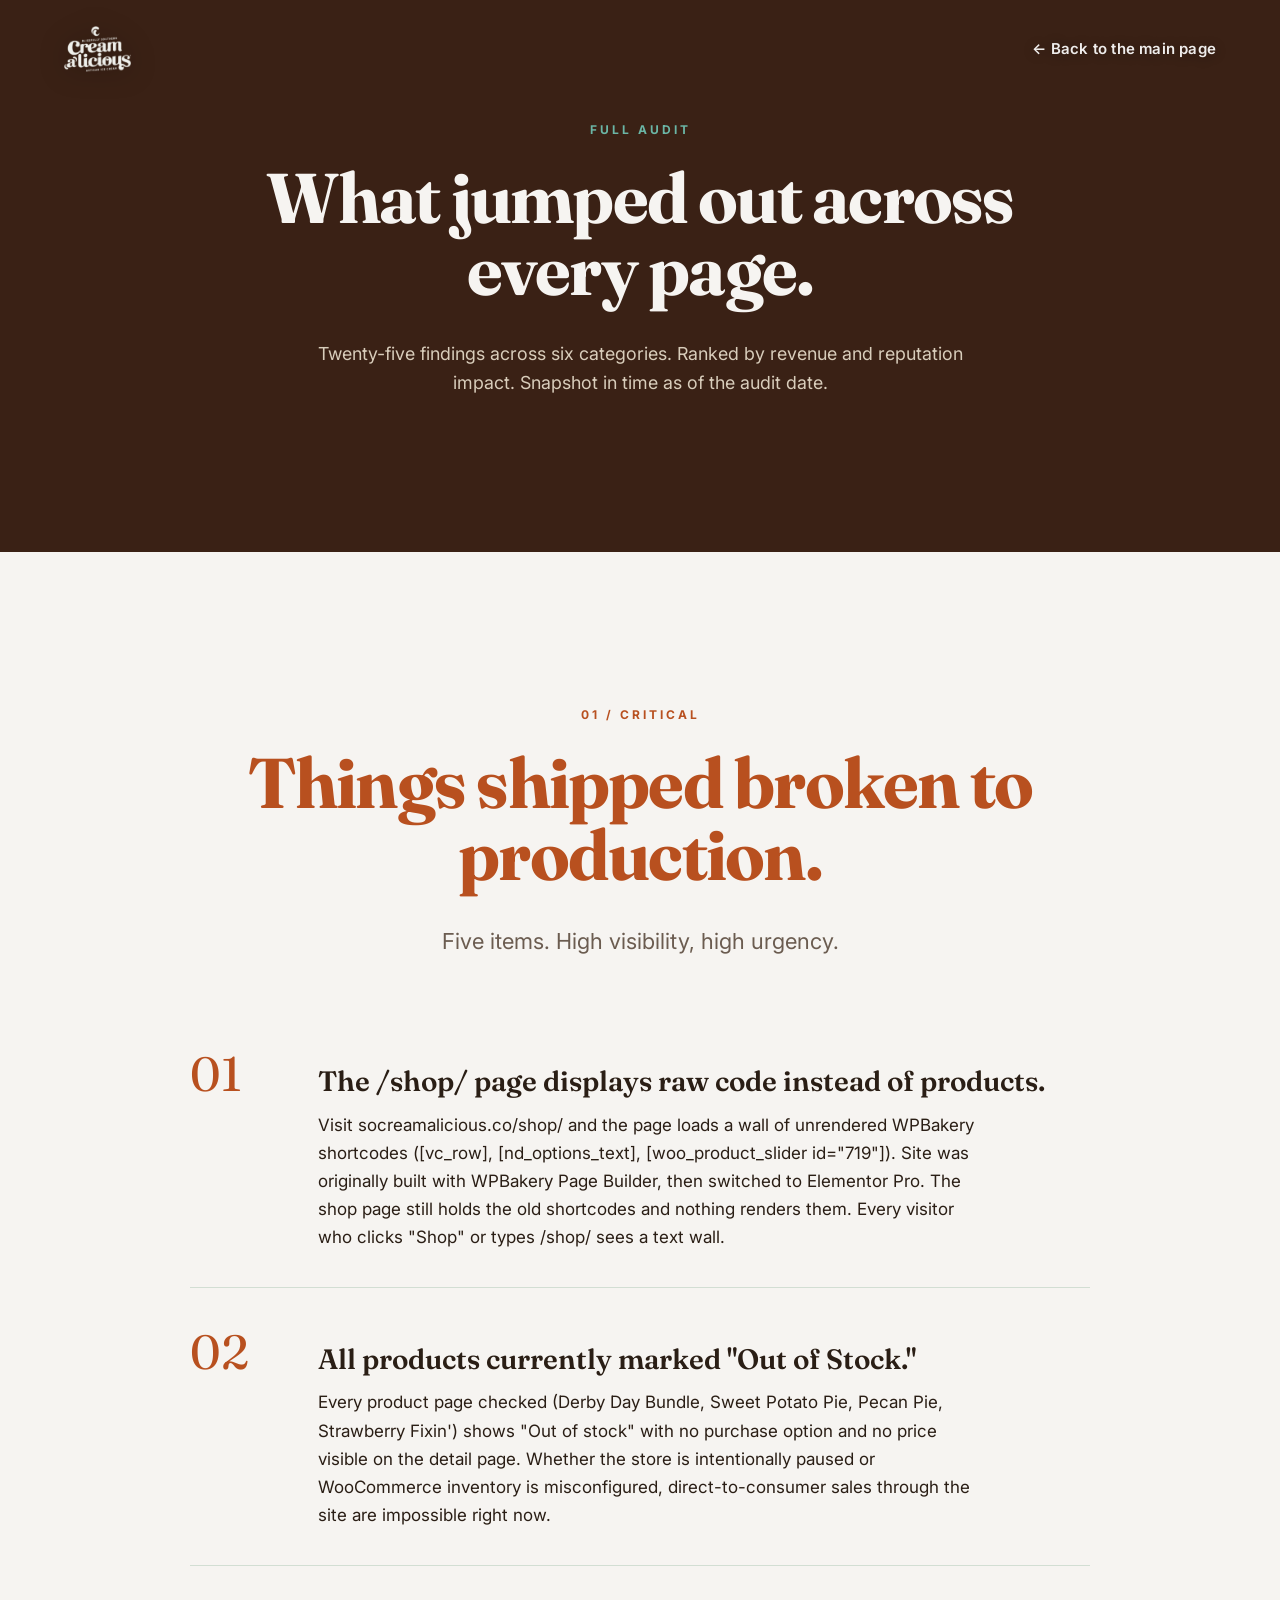
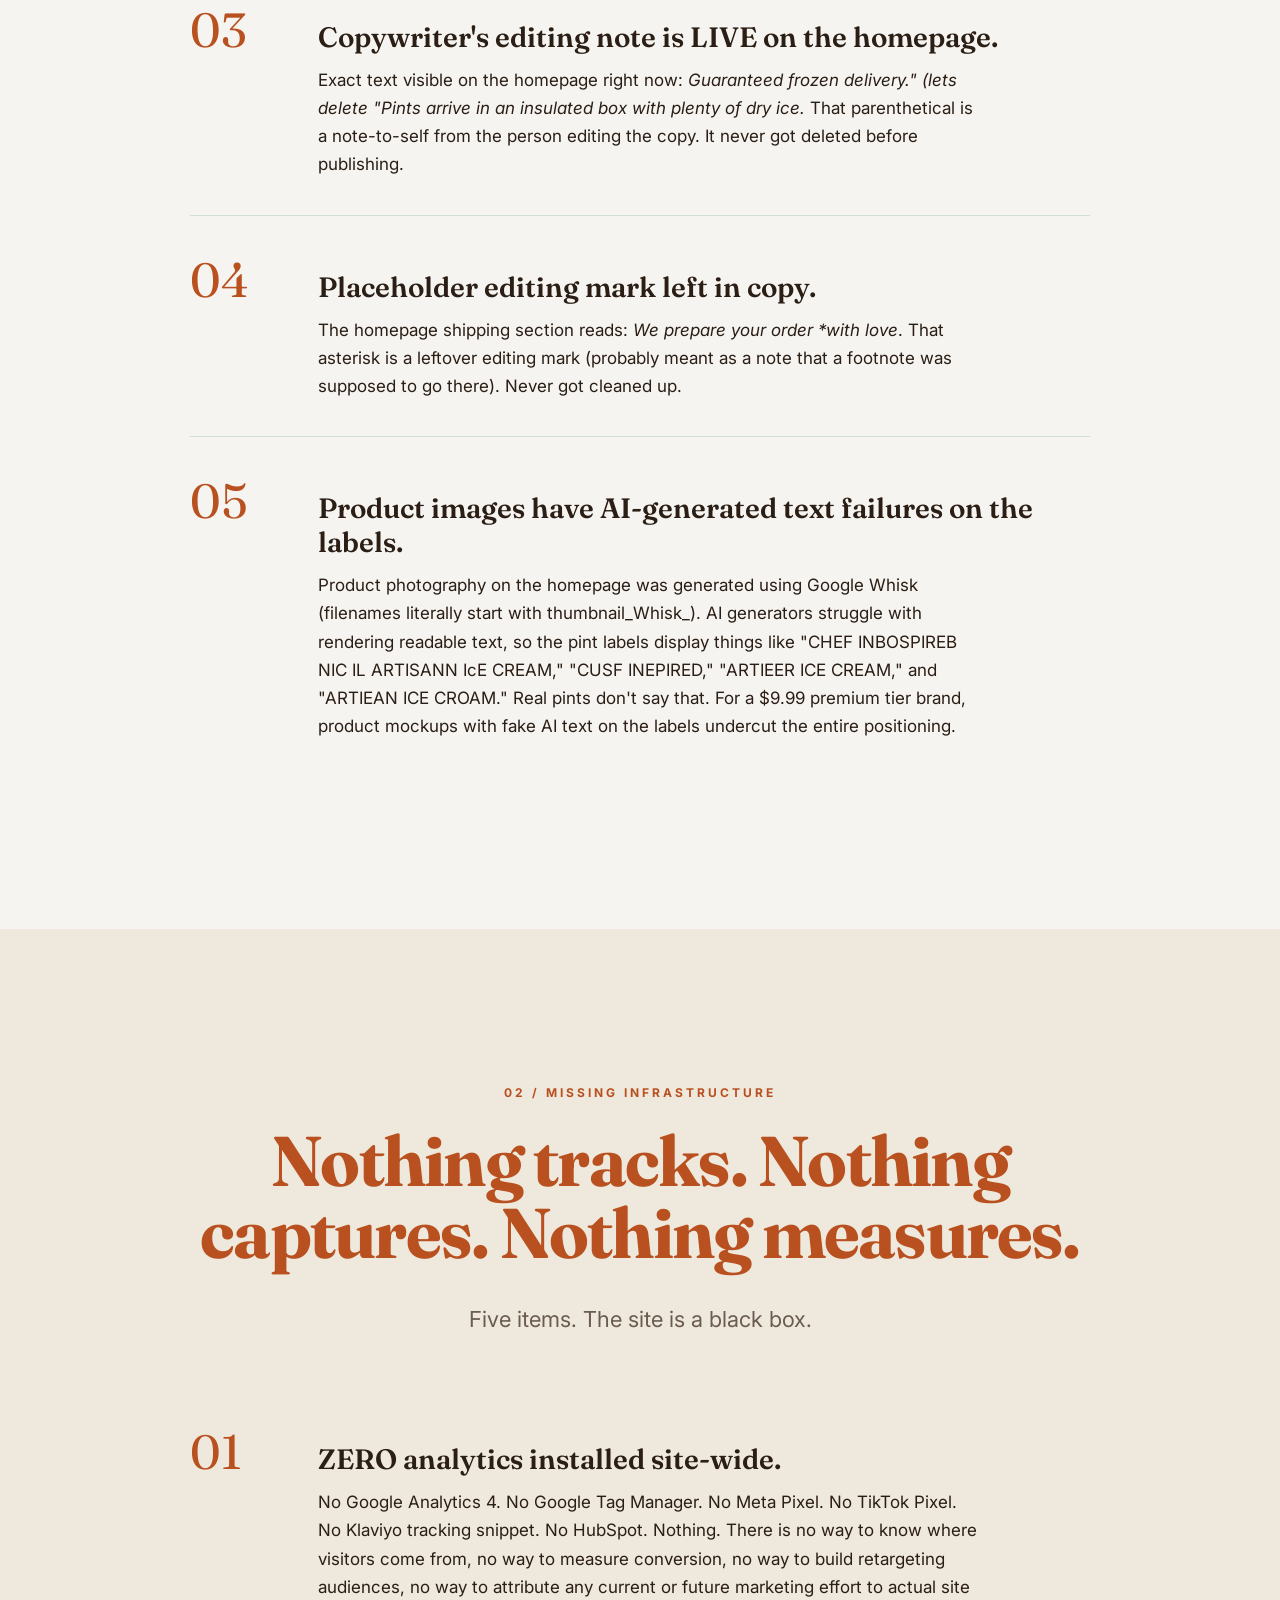
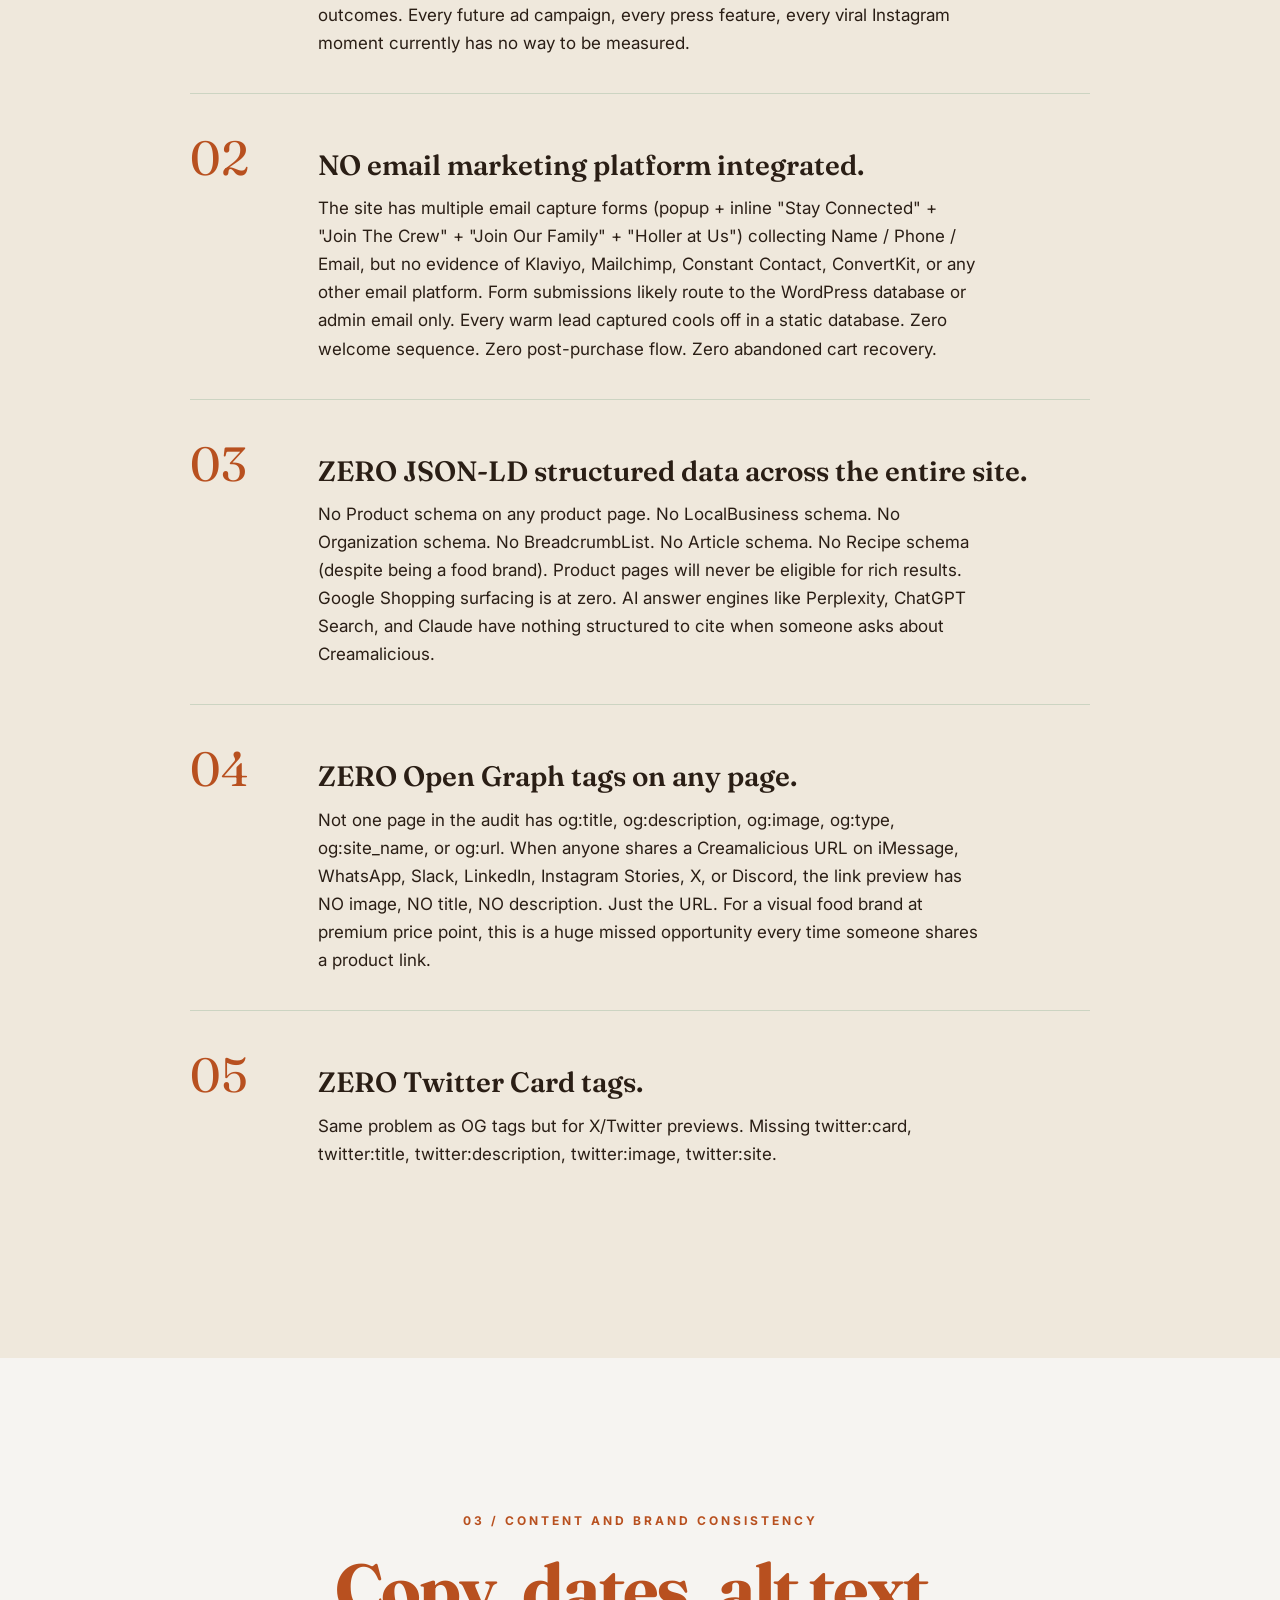
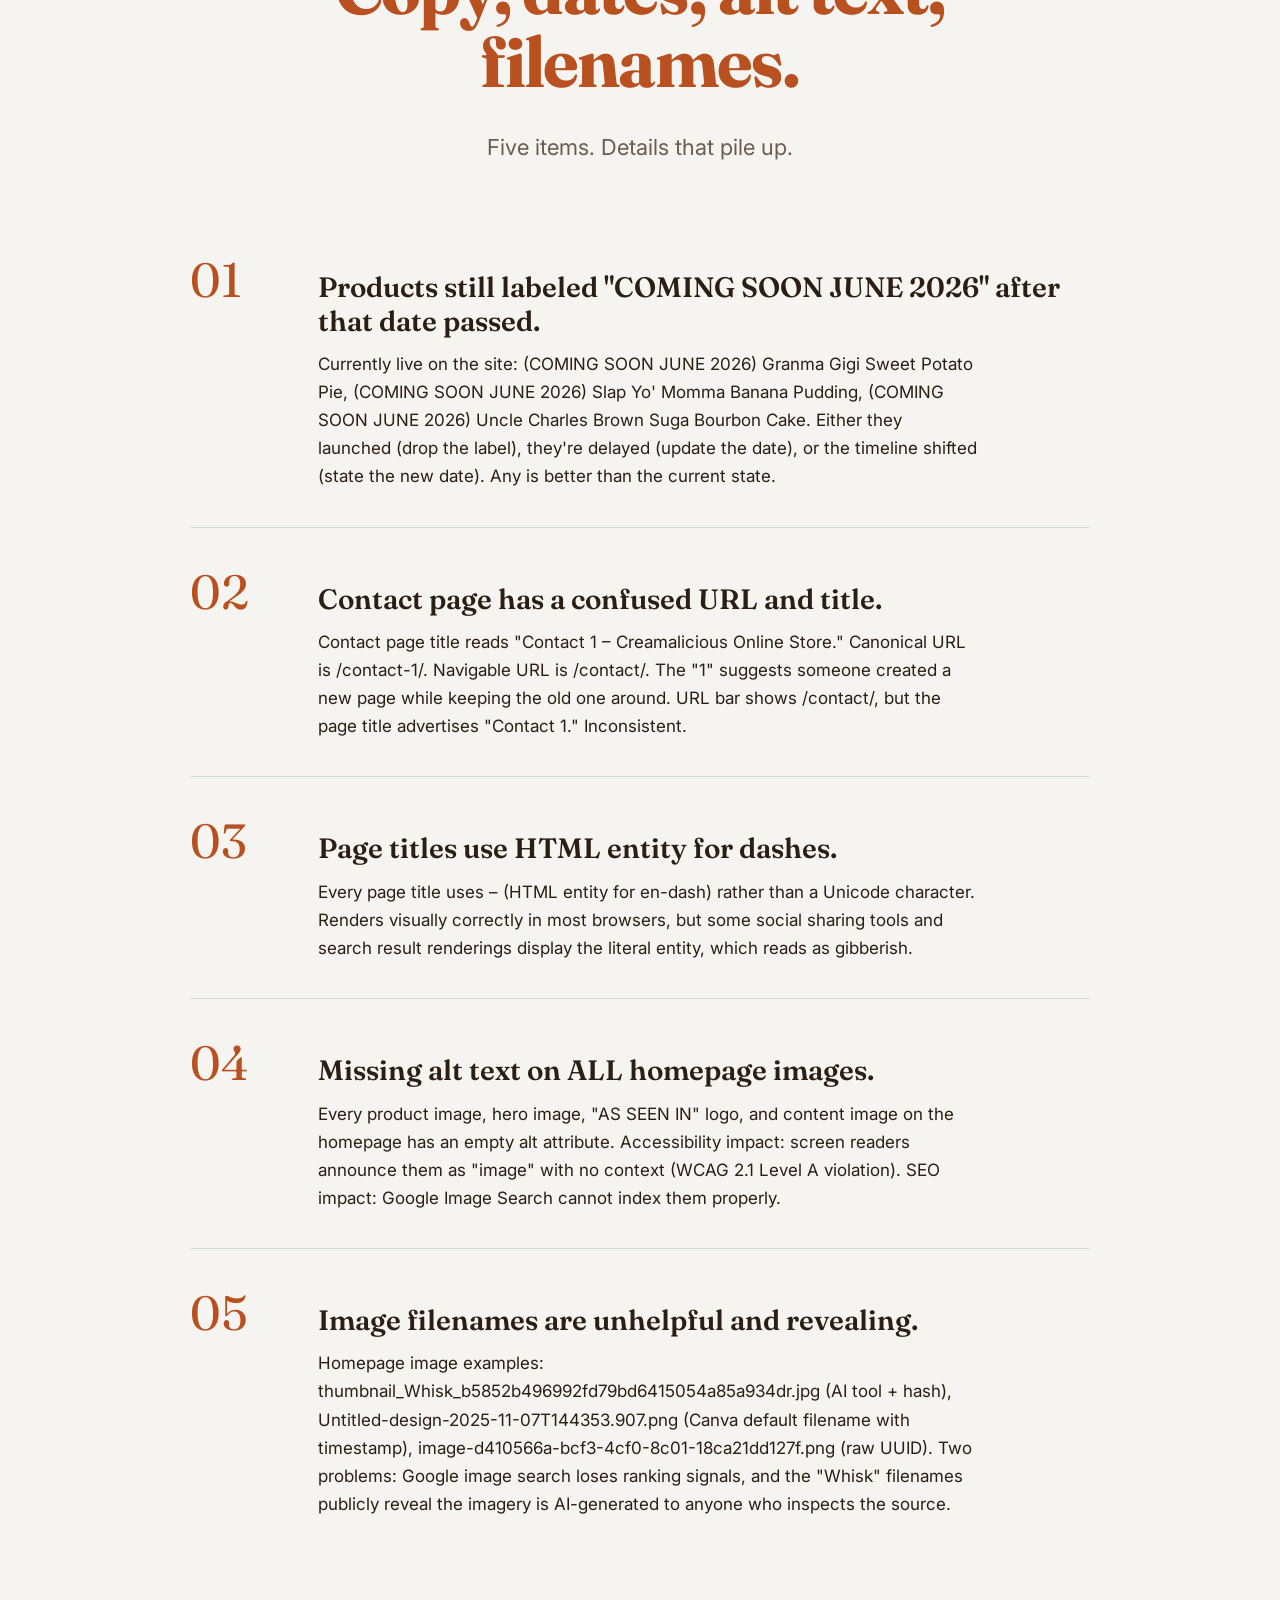
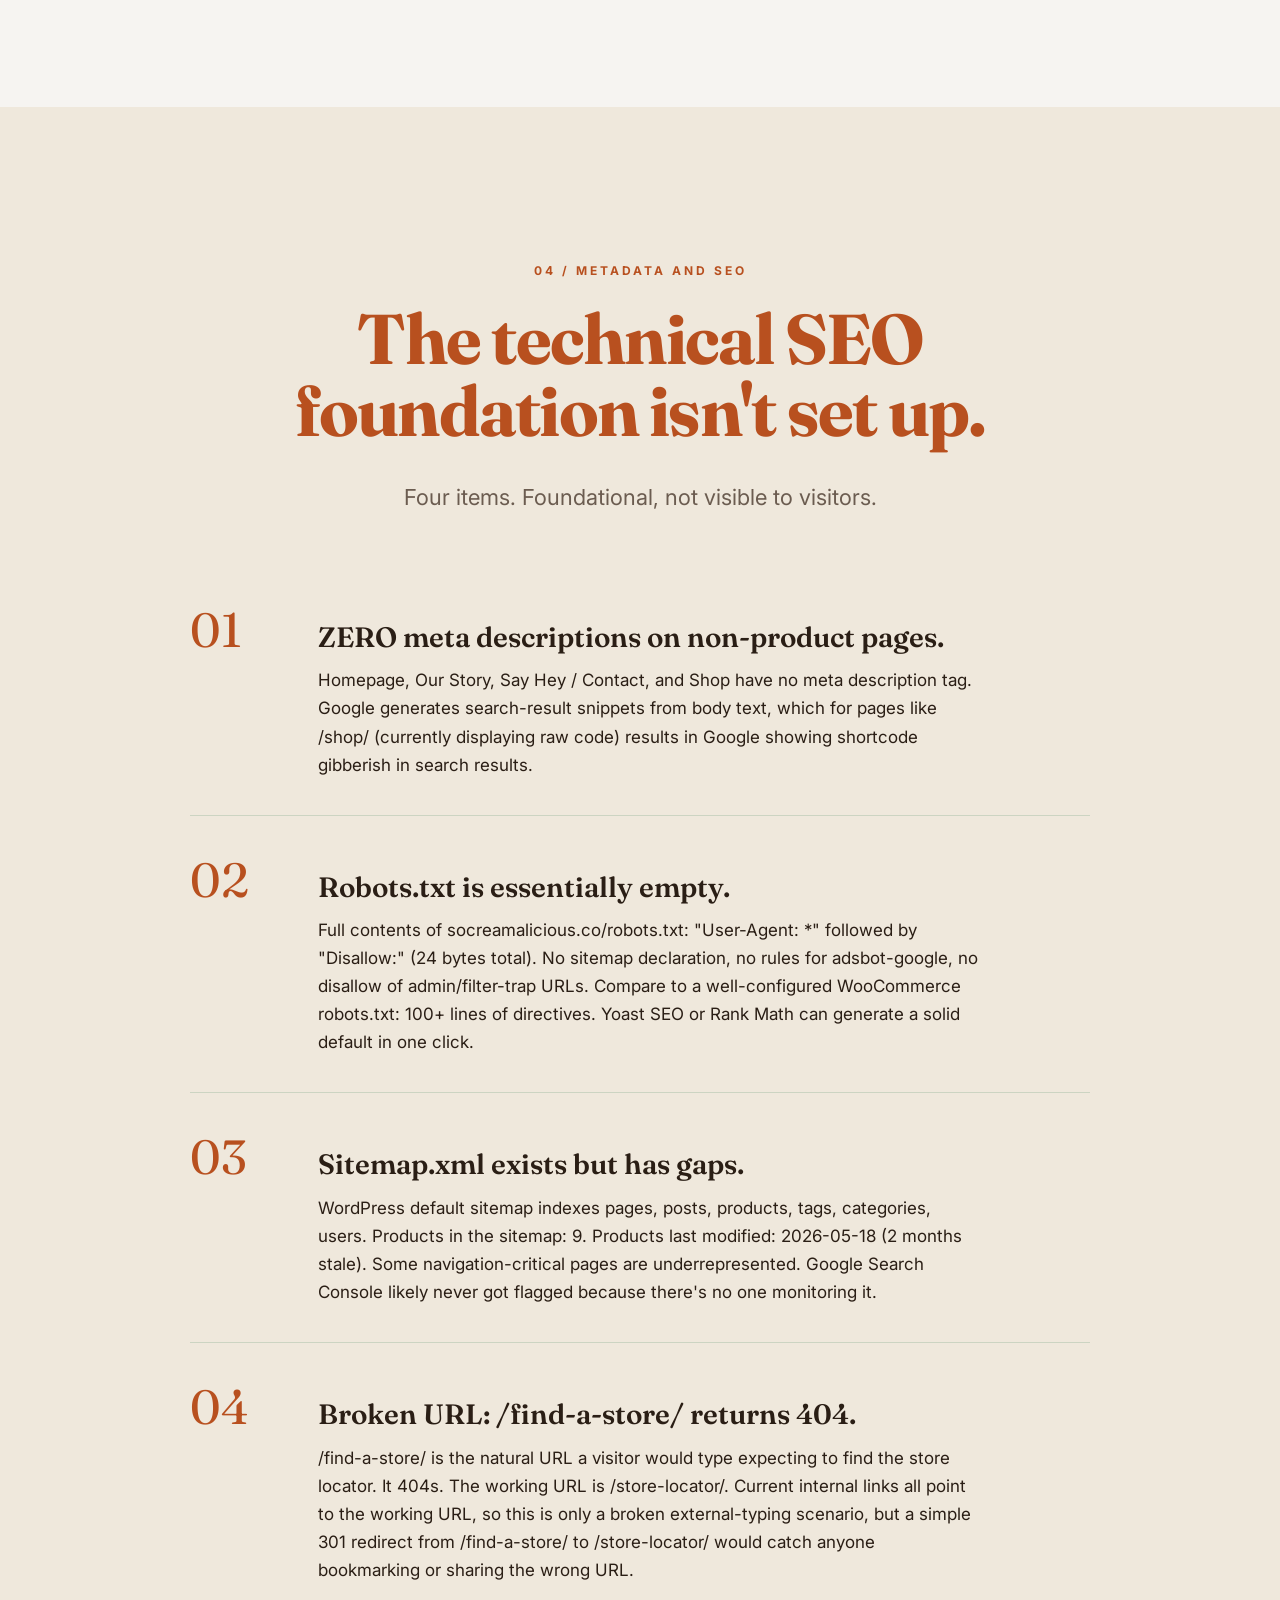
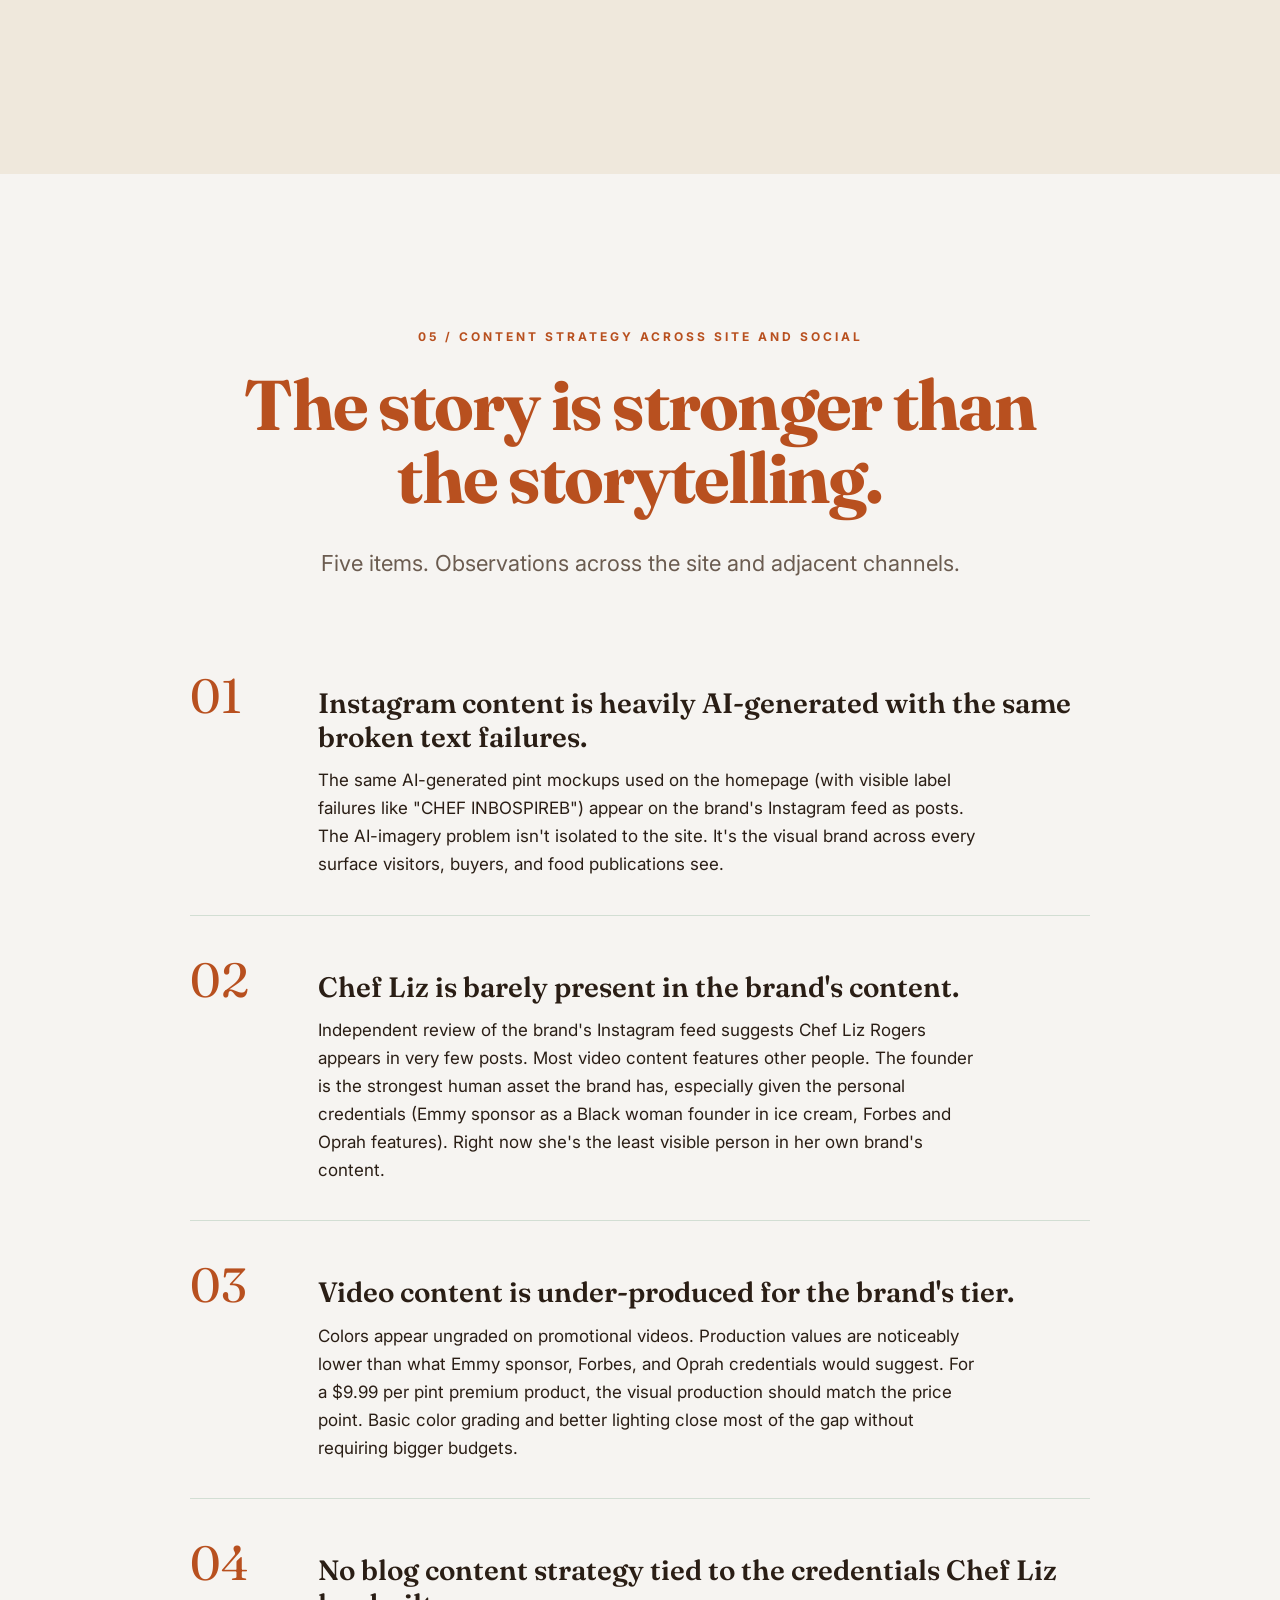
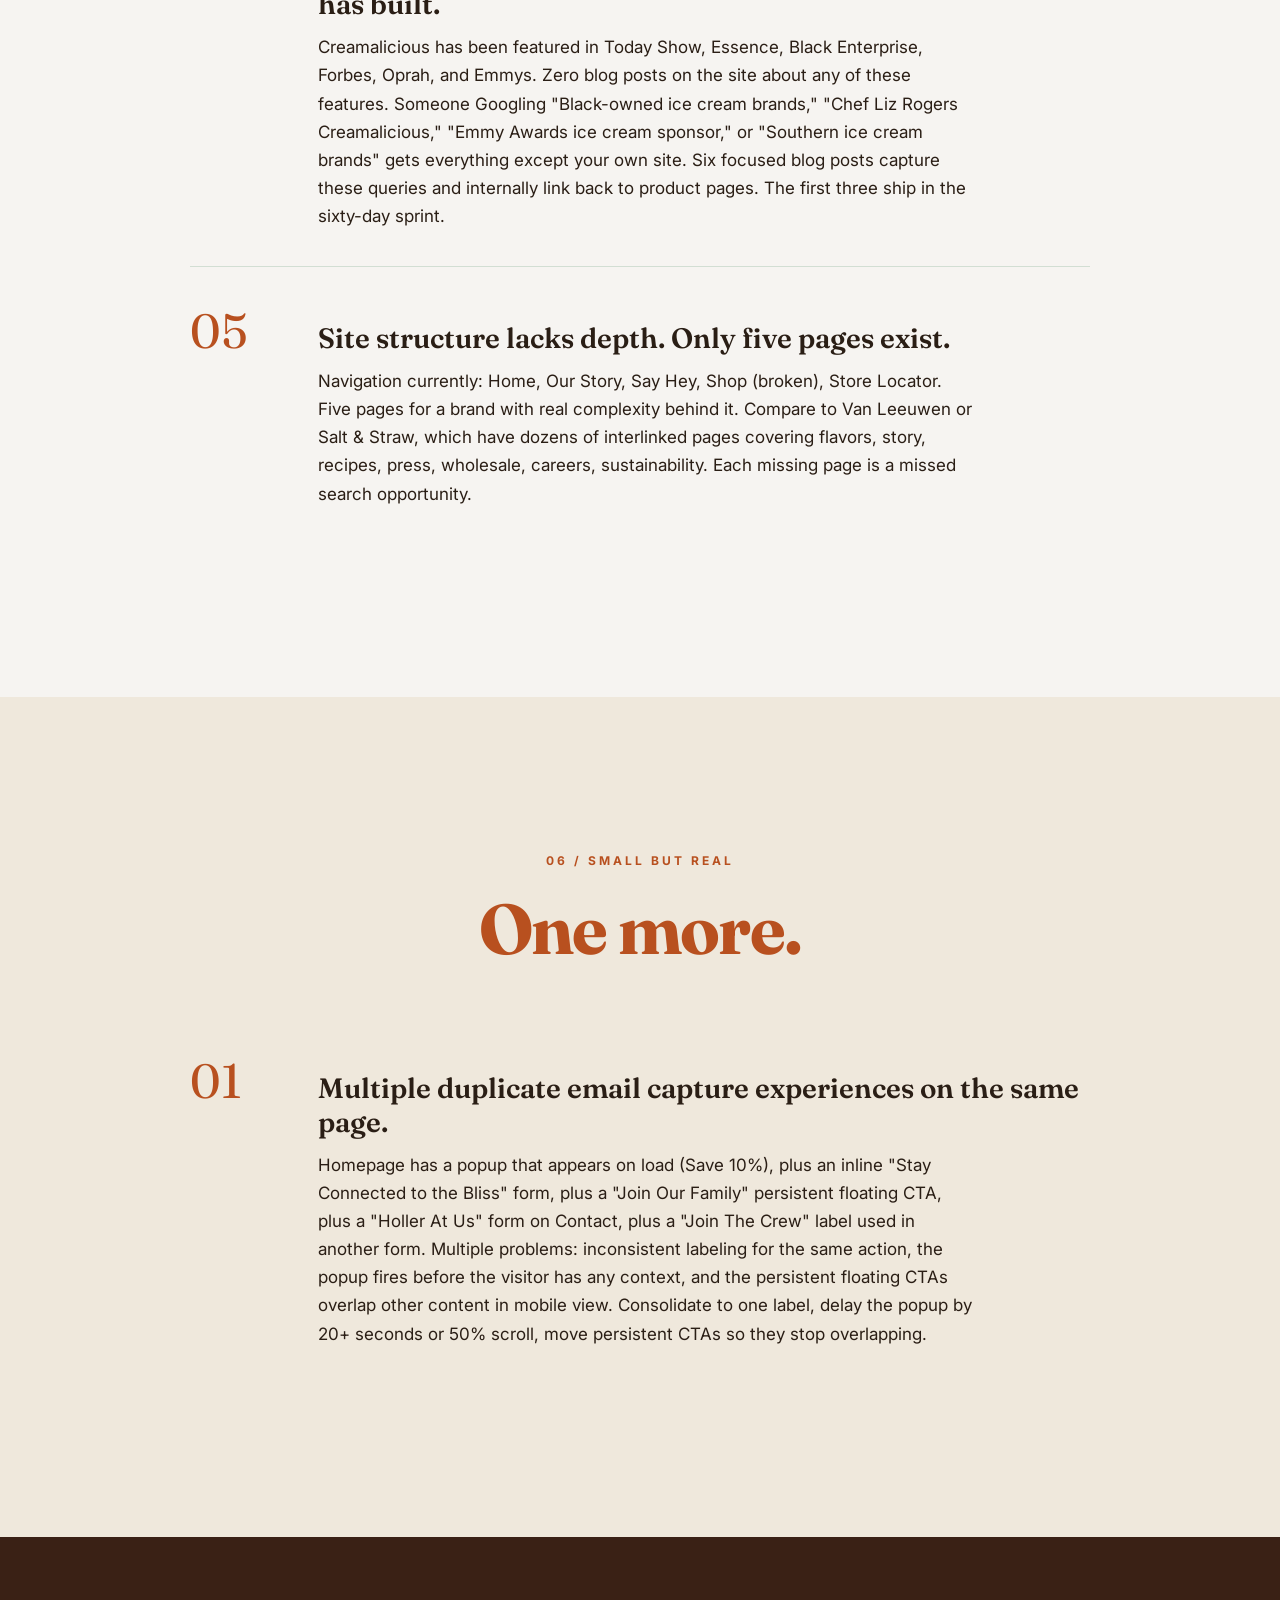
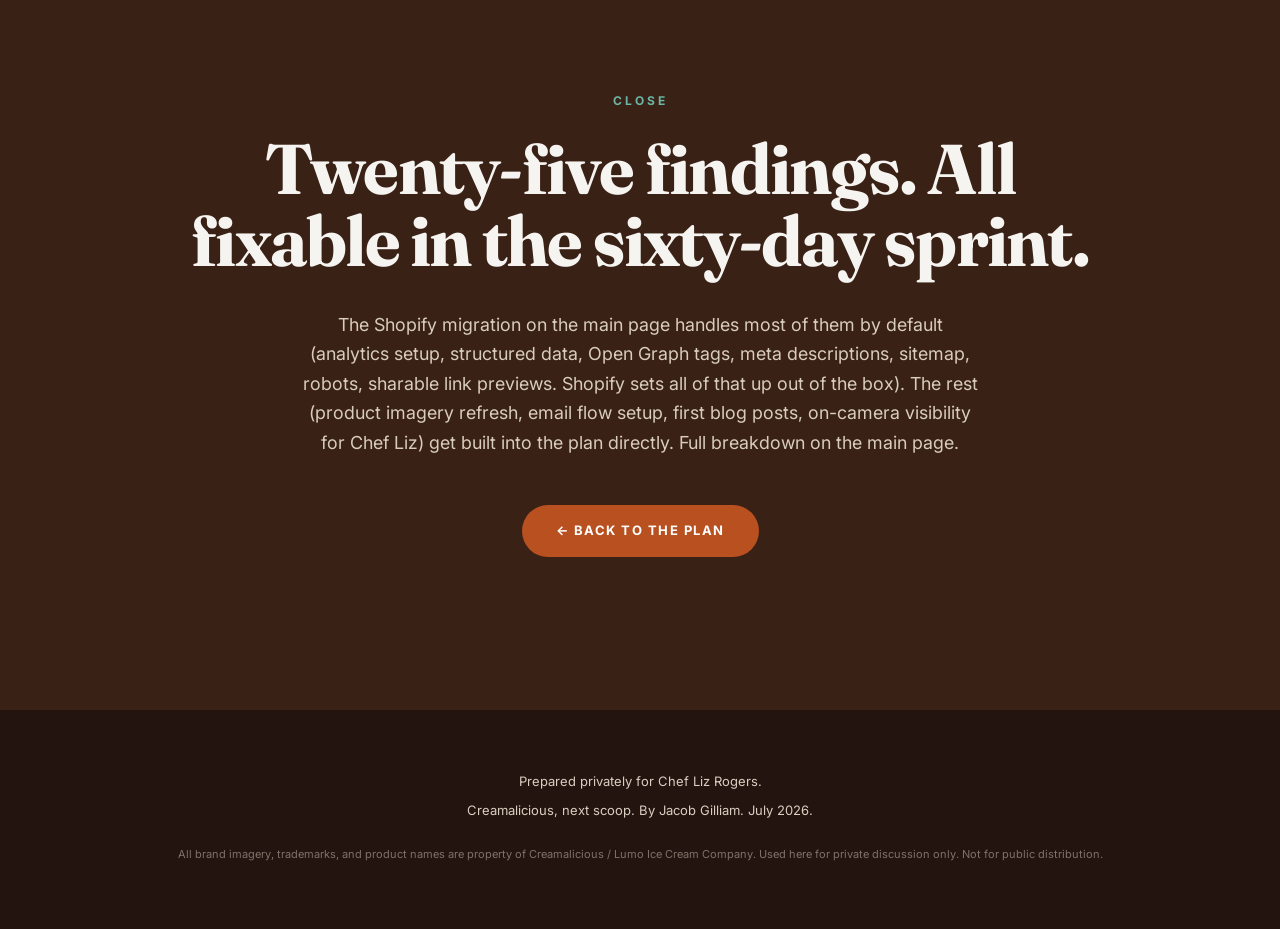
==== commit 82ae3197: "align audit page with Shopify migration + sixty-day sprint (v=8) Jacob caught that the audit's CLOSE" ====
--- a/audit.html
+++ b/audit.html
@@ -13,7 +13,7 @@
   <link rel="preconnect" href="https://fonts.googleapis.com" />
   <link rel="preconnect" href="https://fonts.gstatic.com" crossorigin />
   <link href="https://fonts.googleapis.com/css2?family=Fraunces:opsz,wght@9..144,400;9..144,500;9..144,600;9..144,700&family=Inter:wght@400;500;600;700&display=swap" rel="stylesheet" />
-  <link rel="stylesheet" href="styles.css?v=1" />
+  <link rel="stylesheet" href="styles.css?v=8" />
 </head>
 <body>
 
@@ -246,7 +246,7 @@
           <p class="audit-num">04</p>
           <div class="audit-body">
             <h3>No blog content strategy tied to the credentials Chef Liz has built.</h3>
-            <p>Creamalicious has been featured in Today Show, Essence, Black Enterprise, Forbes, Oprah, and Emmys. Zero blog posts on the site about any of these features. Someone Googling "Black-owned ice cream brands," "Chef Liz Rogers Creamalicious," "Emmy Awards ice cream sponsor," or "Southern ice cream brands" gets everything except your own site. Six foundational blog posts capture these queries and internally link back to product pages.</p>
+            <p>Creamalicious has been featured in Today Show, Essence, Black Enterprise, Forbes, Oprah, and Emmys. Zero blog posts on the site about any of these features. Someone Googling "Black-owned ice cream brands," "Chef Liz Rogers Creamalicious," "Emmy Awards ice cream sponsor," or "Southern ice cream brands" gets everything except your own site. Six focused blog posts capture these queries and internally link back to product pages. The first three ship in the sixty-day sprint.</p>
           </div>
         </article>
         <article class="audit-item">
@@ -280,8 +280,8 @@
     <section class="section section-forest">
       <div class="container container-narrow center-head">
         <p class="eyebrow eyebrow-light">Close</p>
-        <h2 class="display-1 display-light">Twenty-five findings. All fixable inside your current stack.</h2>
-        <p class="body-lg body-light">None of these require rebuilding the platform from scratch. Every one can be handled inside WordPress + WooCommerce + Elementor Pro. Priorities 1 and 2 (critical + infrastructure) are the ones that stop revenue leaking. Priority 3 (content and brand) is the one that starts revenue compounding. All laid out in the ninety-day plan on the main page.</p>
+        <h2 class="display-1 display-light">Twenty-five findings. All fixable in the sixty-day sprint.</h2>
+        <p class="body-lg body-light">The Shopify migration on the main page handles most of them by default (analytics setup, structured data, Open Graph tags, meta descriptions, sitemap, robots, sharable link previews. Shopify sets all of that up out of the box). The rest (product imagery refresh, email flow setup, first blog posts, on-camera visibility for Chef Liz) get built into the plan directly. Full breakdown on the main page.</p>
         <div style="margin-top: 48px;">
           <a href="index.html" class="btn">← Back to the plan</a>
         </div>
@@ -297,6 +297,6 @@
 
   </main>
 
-  <script src="main.js?v=1"></script>
+  <script src="main.js?v=8"></script>
 </body>
 </html>
--- a/styles.css
+++ b/styles.css
@@ -968,6 +968,360 @@
   color: var(--ink-muted);
   font-style: italic;
   text-align: center;
+}
+
+/* Platform grid: WooCommerce vs Shopify tradeoff (Creamalicious) */
+.platform-grid {
+  display: grid;
+  grid-template-columns: repeat(2, 1fr);
+  gap: 48px;
+  max-width: 1200px;
+  margin: 56px auto 0;
+  padding: 0 var(--section-pad-x);
+}
+.platform-col {
+  background: rgba(230, 165, 74, 0.06);
+  border-left: 3px solid var(--accent-gold);
+  border-radius: 6px;
+  padding: 32px;
+}
+.platform-kicker {
+  font-family: var(--font-display);
+  font-weight: 600;
+  font-style: italic;
+  font-size: 20px;
+  color: var(--accent-gold);
+  margin: 0 0 20px;
+  line-height: 1.25;
+}
+.platform-col ul {
+  list-style: none;
+  padding: 0;
+  margin: 0;
+}
+.platform-col li {
+  font-size: 15px;
+  line-height: 1.55;
+  color: rgba(244, 235, 216, 0.9);
+  padding: 10px 0 10px 20px;
+  position: relative;
+  border-top: 1px solid rgba(230, 165, 74, 0.16);
+}
+/* Light-background variant for when the platform question sits on cream */
+.platform-col-light {
+  background: rgba(184, 80, 31, 0.06);
+  border-left-color: var(--green);
+}
+.platform-col-light .platform-kicker {
+  color: var(--green);
+}
+.platform-col-light li {
+  color: var(--ink);
+  border-top-color: rgba(184, 80, 31, 0.16);
+}
+.platform-col-light li::before {
+  background: var(--green);
+}
+.platform-col li:first-child {
+  border-top: none;
+  padding-top: 0;
+}
+.platform-col li::before {
+  content: '';
+  position: absolute;
+  left: 0;
+  top: 20px;
+  width: 6px;
+  height: 6px;
+  border-radius: 50%;
+  background: var(--accent-gold);
+}
+.platform-col li:first-child::before {
+  top: 8px;
+}
+@media (max-width: 900px) {
+  .platform-grid {
+    grid-template-columns: 1fr;
+    gap: 32px;
+  }
+}
+
+/* Email preview: full designed email as image */
+.email-preview {
+  max-width: 600px;
+  margin: 40px auto 0;
+  padding: 0 24px;
+}
+.email-preview img {
+  width: 100%;
+  height: auto;
+  display: block;
+  border-radius: 12px;
+  box-shadow: 0 20px 60px rgba(42, 30, 21, 0.15);
+}
+
+/* Legacy CSS mockup card (unused after Figma image replaced it, kept in case) */
+.email-preview-card {
+  background: #fff;
+  border: 1px solid rgba(184, 80, 31, 0.16);
+  border-radius: 8px;
+  margin: 40px auto 20px;
+  max-width: 600px;
+  overflow: hidden;
+  box-shadow: 0 20px 50px rgba(42, 30, 21, 0.12);
+}
+.email-preview-meta {
+  padding: 18px 24px;
+  background: #ececec;
+  border-bottom: 1px solid #d4d4d4;
+  font-size: 12.5px;
+  line-height: 1.6;
+  color: #555;
+  font-family: -apple-system, BlinkMacSystemFont, "Segoe UI", sans-serif;
+}
+.email-preview-meta p { margin: 0 0 2px; }
+.email-preview-meta p:last-child { margin-bottom: 0; }
+.email-preview-meta strong {
+  color: #333;
+  font-weight: 600;
+  display: inline-block;
+  min-width: 60px;
+  margin-right: 4px;
+}
+.email-preview-header {
+  background: #ffffff;
+  padding: 24px 28px;
+  text-align: center;
+  border-bottom: 1px solid rgba(184, 80, 31, 0.12);
+}
+.email-preview-brand {
+  font-family: 'Fraunces', serif;
+  font-size: 28px;
+  font-weight: 700;
+  color: var(--green);
+  letter-spacing: -0.02em;
+  font-style: italic;
+}
+.email-preview-hero {
+  background: linear-gradient(135deg, #f6ead3 0%, #f0d9b8 100%);
+  padding: 44px 28px;
+  text-align: center;
+  color: #3a2412;
+}
+.email-preview-hero-eyebrow {
+  font-family: 'Inter', sans-serif;
+  font-size: 11px;
+  letter-spacing: 0.18em;
+  text-transform: uppercase;
+  color: #7a3a1a;
+  margin: 0 0 10px;
+  font-weight: 600;
+}
+.email-preview-hero-title {
+  font-family: 'Fraunces', serif;
+  font-size: 34px;
+  font-weight: 700;
+  color: #3a2412;
+  margin: 0 0 8px;
+  line-height: 1.15;
+  letter-spacing: -0.01em;
+}
+.email-preview-hero-sub {
+  font-family: 'Fraunces', serif;
+  font-style: italic;
+  font-size: 15px;
+  color: #6b3a1c;
+  margin: 0;
+  line-height: 1.5;
+}
+.email-preview-body {
+  padding: 32px 28px;
+  color: #3a2412;
+  font-size: 15px;
+  line-height: 1.65;
+  font-family: -apple-system, BlinkMacSystemFont, "Segoe UI", sans-serif;
+}
+.email-preview-body p { margin: 0 0 14px; }
+.email-preview-body p:last-child { margin-bottom: 0; }
+.email-preview-body strong {
+  color: var(--green);
+  font-weight: 700;
+}
+.email-preview-code {
+  background: #fbf4e2;
+  border: 1px dashed rgba(122, 58, 26, 0.35);
+  border-radius: 6px;
+  padding: 14px 16px;
+  text-align: center;
+  font-size: 14px !important;
+  margin: 6px 0 20px !important;
+}
+.email-preview-btn {
+  display: block;
+  background: var(--green);
+  color: #fff !important;
+  text-decoration: none;
+  text-align: center;
+  padding: 14px 32px;
+  border-radius: 4px;
+  font-weight: 600;
+  font-size: 15px;
+  letter-spacing: 0.02em;
+  margin: 8px auto 0;
+  max-width: 240px;
+  font-family: 'Inter', sans-serif;
+  transition: background 0.15s ease;
+}
+.email-preview-btn:hover { background: var(--green-deep, #0f4e2c); }
+.email-preview-products {
+  padding: 28px;
+  background: #fbf7ec;
+  border-top: 1px solid rgba(184, 80, 31, 0.08);
+  border-bottom: 1px solid rgba(184, 80, 31, 0.08);
+}
+.email-preview-products-heading {
+  font-family: 'Fraunces', serif;
+  font-size: 18px;
+  font-weight: 600;
+  color: var(--green);
+  text-align: center;
+  margin: 0 0 20px;
+  font-style: italic;
+}
+.email-preview-product-grid {
+  display: grid;
+  grid-template-columns: repeat(3, 1fr);
+  gap: 16px;
+}
+.email-preview-pint { text-align: center; }
+.pint-svg svg {
+  width: 100%;
+  max-width: 90px;
+  height: auto;
+  display: block;
+  margin: 0 auto 10px;
+}
+.pint-name {
+  font-family: 'Fraunces', serif;
+  font-size: 13px;
+  color: #3a2412;
+  line-height: 1.35;
+  margin: 0;
+  font-weight: 500;
+}
+.email-preview-signature {
+  padding: 28px;
+  display: flex;
+  align-items: center;
+  gap: 16px;
+  background: #fff;
+}
+.email-preview-avatar {
+  width: 56px;
+  height: 56px;
+  border-radius: 50%;
+  background: linear-gradient(135deg, var(--green) 0%, var(--green-deep, #0f4e2c) 100%);
+  color: #fff;
+  display: flex;
+  align-items: center;
+  justify-content: center;
+  font-family: 'Fraunces', serif;
+  font-weight: 700;
+  font-size: 20px;
+  letter-spacing: 0.02em;
+  flex-shrink: 0;
+}
+.email-preview-signoff { line-height: 1.4; }
+.signoff-line {
+  font-family: 'Fraunces', serif;
+  font-style: italic;
+  font-size: 15px;
+  color: #6b3a1c;
+  margin: 0 0 2px;
+}
+.signoff-name {
+  font-family: 'Fraunces', serif;
+  font-size: 17px;
+  font-weight: 700;
+  color: var(--green);
+  margin: 0 0 2px;
+}
+.signoff-title {
+  font-family: 'Inter', sans-serif;
+  font-size: 12px;
+  color: var(--ink-muted);
+  margin: 0;
+  letter-spacing: 0.02em;
+}
+.email-preview-footer {
+  background: #f0ebde;
+  padding: 18px 28px;
+  text-align: center;
+  font-size: 11px;
+  color: var(--ink-muted);
+  font-family: -apple-system, BlinkMacSystemFont, sans-serif;
+  line-height: 1.6;
+}
+.email-preview-footer p { margin: 0; }
+.email-preview-footer a {
+  color: var(--ink-muted);
+  text-decoration: underline;
+}
+.email-preview-note {
+  text-align: center;
+  font-size: 13px;
+  color: var(--ink-muted);
+  font-style: italic;
+  margin: 0 auto;
+  max-width: 600px;
+  line-height: 1.5;
+}
+@media (max-width: 480px) {
+  .email-preview-header { padding: 18px 20px; }
+  .email-preview-brand { font-size: 24px; }
+  .email-preview-hero { padding: 32px 20px; }
+  .email-preview-hero-title { font-size: 26px; }
+  .email-preview-body { padding: 24px 20px; }
+  .email-preview-products { padding: 22px 16px; }
+  .email-preview-product-grid { gap: 10px; }
+  .pint-name { font-size: 11px; }
+  .email-preview-signature { padding: 22px 20px; gap: 12px; }
+  .email-preview-avatar { width: 48px; height: 48px; font-size: 18px; }
+  .signoff-name { font-size: 15px; }
+  .email-preview-meta { padding: 14px 20px; }
+  .email-preview-meta strong { min-width: 52px; }
+}
+
+/* Content ownership list */
+.content-list {
+  list-style: none;
+  padding: 0;
+  margin: 40px auto 0;
+  max-width: 720px;
+}
+.content-list li {
+  font-size: 16px;
+  line-height: 1.65;
+  color: var(--ink);
+  padding: 20px 0 20px 24px;
+  border-top: 1px solid rgba(184, 80, 31, 0.14);
+  position: relative;
+}
+.content-list li:first-child { border-top: none; }
+.content-list li::before {
+  content: '';
+  position: absolute;
+  left: 0;
+  top: 30px;
+  width: 8px;
+  height: 8px;
+  border-radius: 50%;
+  background: var(--green);
+}
+.content-list li:first-child::before { top: 10px; }
+.content-list strong {
+  color: var(--green);
+  font-weight: 700;
 }
 
 /* Flavor list showcase (Creamalicious) */
